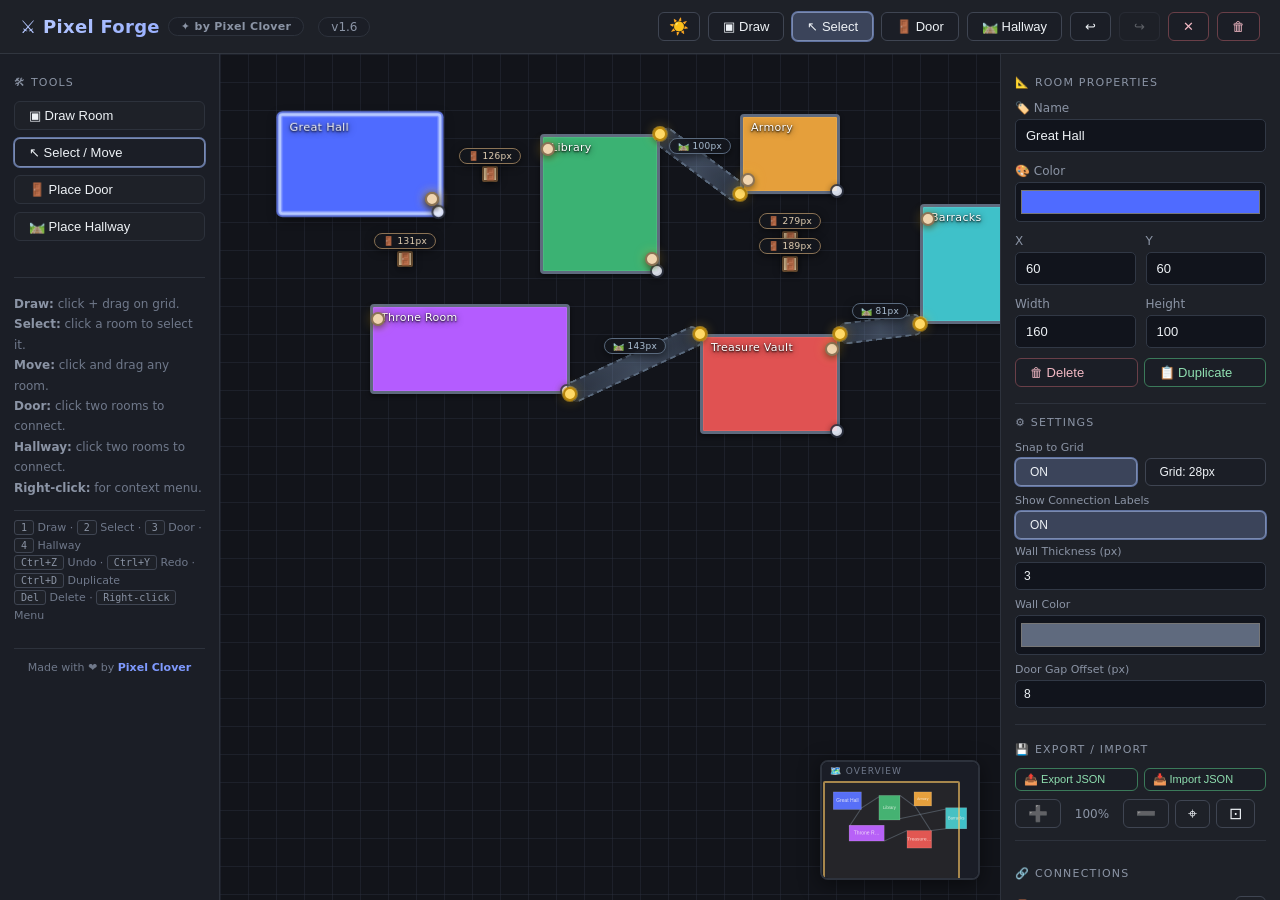
==== pixel-forge-page.html @ 02b22204 "add design page html file" ====
<!DOCTYPE html>
<html lang="en">
<head>
    <meta charset="UTF-8">
    <meta name="viewport" content="width=device-width, initial-scale=1.0">
    <title>Pixel Forge · Dungeon Designer</title>
    <style>
        /* ===== CSS Variables for Theming ===== */
        :root {
            --bg-primary: #17191d;
            --bg-secondary: #1e2128;
            --bg-panel: #1b1e26;
            --bg-workspace: #12141a;
            --bg-input: #11141c;
            --bg-tooltip: #1e2128;
            --bg-context: #1e2128;
            --bg-minimap: rgba(15, 18, 25, 0.85);
            --bg-toast: #2a3140;
            --border-primary: #31363f;
            --border-secondary: #2d323c;
            --border-input: #313845;
            --border-tool: #3f4552;
            --border-active: #7b8bb0;
            --text-primary: #eef2f6;
            --text-secondary: #8b94a5;
            --text-muted: #6f788a;
            --text-dark: #434b5c;
            --shadow-light: rgba(255, 255, 255, 0.08);
            --shadow-dark: rgba(0, 0, 0, 0.5);
            --color-accent: #7f9aff;
            --color-success: #3b7a5a;
            --color-danger: #6a3f48;
            --grid-line: rgba(45, 51, 65, 0.4);
            --wall-color: #5f6a7e;
            --transition-speed: 0.3s;
            --pixel-clover: #7f9aff;
        }

        [data-theme="light"] {
            --bg-primary: #f0f2f5;
            --bg-secondary: #e4e7ed;
            --bg-panel: #dce0e8;
            --bg-workspace: #e8ecf2;
            --bg-input: #f5f7fa;
            --bg-tooltip: #ffffff;
            --bg-context: #ffffff;
            --bg-minimap: rgba(240, 242, 245, 0.9);
            --bg-toast: #e4e7ed;
            --border-primary: #c5cbd8;
            --border-secondary: #b8bfce;
            --border-input: #c5cbd8;
            --border-tool: #b8bfce;
            --border-active: #6a7da8;
            --text-primary: #1a1d24;
            --text-secondary: #4a5266;
            --text-muted: #6f788a;
            --text-dark: #8a94a8;
            --shadow-light: rgba(0, 0, 0, 0.05);
            --shadow-dark: rgba(0, 0, 0, 0.15);
            --color-accent: #5a6d98;
            --color-success: #3b7a5a;
            --color-danger: #8a4f58;
            --grid-line: rgba(160, 170, 190, 0.4);
            --wall-color: #8a94a8;
            --pixel-clover: #5a6d98;
        }

        * {
            box-sizing: border-box;
        }
        body {
            margin: 0;
            height: 100vh;
            overflow: hidden;
            font-family: 'Segoe UI', Roboto, system-ui, sans-serif;
            background: var(--bg-primary);
            color: var(--text-primary);
            transition: background var(--transition-speed), color var(--transition-speed);
        }

        .app {
            display: grid;
            grid-template-columns: 220px 1fr 280px;
            grid-template-rows: 54px 1fr;
            height: 100vh;
        }

        header {
            grid-column: 1 / 4;
            display: flex;
            align-items: center;
            gap: 14px;
            padding: 0 20px;
            background: var(--bg-secondary);
            border-bottom: 1px solid var(--border-primary);
            flex-wrap: wrap;
            transition: background var(--transition-speed), border-color var(--transition-speed);
        }

        header h1 {
            margin: 0;
            font-size: 18px;
            font-weight: 600;
            letter-spacing: 0.3px;
            background: linear-gradient(135deg, #b7c9ff, #7f9aff);
            -webkit-background-clip: text;
            -webkit-text-fill-color: transparent;
            display: flex;
            align-items: center;
            gap: 8px;
        }

        header .brand {
            font-size: 11px;
            background: var(--bg-panel);
            padding: 2px 12px;
            border-radius: 20px;
            border: 1px solid var(--border-secondary);
            color: var(--text-secondary);
            -webkit-text-fill-color: var(--text-secondary);
            background: var(--bg-panel);
            transition: background var(--transition-speed), color var(--transition-speed), border-color var(--transition-speed);
        }

        header .version {
            color: var(--text-secondary);
            font-size: 12px;
            background: var(--bg-panel);
            padding: 2px 12px;
            border-radius: 20px;
            border: 1px solid var(--border-secondary);
            transition: background var(--transition-speed), color var(--transition-speed), border-color var(--transition-speed);
        }

        .header-actions {
            display: flex;
            gap: 8px;
            margin-left: auto;
            flex-wrap: wrap;
        }

        button {
            border: 1px solid var(--border-tool);
            background: var(--bg-panel);
            color: var(--text-primary);
            border-radius: 6px;
            padding: 6px 14px;
            font-size: 13px;
            cursor: pointer;
            transition: background 0.15s, border-color 0.15s, box-shadow 0.15s, color 0.15s;
            display: inline-flex;
            align-items: center;
            gap: 6px;
        }

        button:hover {
            background: var(--bg-secondary);
            border-color: var(--border-active);
        }

        button.active {
            background: #3b445a;
            border-color: var(--border-active);
            box-shadow: 0 0 0 1px #5f72a0;
        }
        [data-theme="light"] button.active {
            background: #d0d8e8;
            border-color: var(--border-active);
        }

        button.danger {
            border-color: var(--color-danger);
            color: #f2b9c4;
        }
        button.danger:hover {
            background: #442a31;
            border-color: #ac5d6c;
        }
        [data-theme="light"] button.danger:hover {
            background: #e8d0d4;
            border-color: #ac5d6c;
        }

        button.success {
            border-color: var(--color-success);
            color: #8fdfb0;
        }
        button.success:hover {
            background: #1e3d2e;
            border-color: #5aaa7a;
        }
        [data-theme="light"] button.success:hover {
            background: #d0e8d8;
            border-color: #5aaa7a;
        }

        .theme-toggle {
            font-size: 16px;
            padding: 4px 10px;
            background: var(--bg-panel);
            border-color: var(--border-tool);
            transition: background var(--transition-speed), border-color var(--transition-speed);
        }
        .theme-toggle:hover {
            background: var(--bg-secondary);
        }

        .left,
        .right {
            background: var(--bg-panel);
            padding: 16px 14px;
            overflow-y: auto;
            transition: background var(--transition-speed);
        }

        .left {
            border-right: 1px solid var(--border-secondary);
        }

        .right {
            border-left: 1px solid var(--border-secondary);
            background: var(--bg-secondary);
        }

        .panel-title {
            color: var(--text-secondary);
            font-size: 11px;
            text-transform: uppercase;
            letter-spacing: 1.2px;
            margin: 6px 0 12px;
            font-weight: 500;
            transition: color var(--transition-speed);
        }

        .tool {
            width: 100%;
            margin-bottom: 8px;
            text-align: left;
            background: var(--bg-secondary);
            border-color: var(--border-secondary);
        }
        .tool.active {
            border-color: var(--border-active);
            background: var(--bg-panel);
        }
        [data-theme="light"] .tool.active {
            background: #d0d8e8;
        }

        .help {
            margin-top: 28px;
            color: var(--text-muted);
            font-size: 12px;
            line-height: 1.7;
            border-top: 1px solid var(--border-secondary);
            padding-top: 16px;
            transition: color var(--transition-speed), border-color var(--transition-speed);
        }
        .help b {
            color: var(--text-secondary);
            transition: color var(--transition-speed);
        }
        .help kbd {
            background: var(--bg-secondary);
            padding: 1px 8px;
            border-radius: 4px;
            font-size: 11px;
            color: var(--text-secondary);
            border: 1px solid var(--border-tool);
            transition: background var(--transition-speed), color var(--transition-speed), border-color var(--transition-speed);
        }

        .brand-footer {
            margin-top: 16px;
            padding-top: 12px;
            border-top: 1px solid var(--border-secondary);
            text-align: center;
            font-size: 11px;
            color: var(--text-muted);
            transition: color var(--transition-speed), border-color var(--transition-speed);
        }
        .brand-footer .clover {
            color: var(--pixel-clover);
            font-weight: 600;
            transition: color var(--transition-speed);
        }

        #workspace {
            position: relative;
            overflow: hidden;
            background-color: var(--bg-workspace);
            cursor: grab;
            touch-action: none;
            transition: background var(--transition-speed);
        }

        #workspace:active {
            cursor: grabbing;
        }

        #workspace .grid-layer {
            position: absolute;
            top: 0;
            left: 0;
            width: 100%;
            height: 100%;
            background-image:
                linear-gradient(var(--grid-line) 1px, transparent 1px),
                linear-gradient(90deg, var(--grid-line) 1px, transparent 1px);
            background-size: 28px 28px;
            pointer-events: none;
            transition: background-image var(--transition-speed);
        }

        #workspace .content-layer {
            position: absolute;
            top: 0;
            left: 0;
            width: 100%;
            height: 100%;
            transform-origin: 0 0;
            pointer-events: auto;
        }

        .room {
            position: absolute;
            min-width: 12px;
            min-height: 12px;
            border-style: solid;
            border-radius: 4px;
            cursor: grab;
            user-select: none;
            box-shadow:
                inset 0 0 0 1px var(--shadow-light),
                0 2px 4px var(--shadow-dark);
            transition: border-color 0.1s, box-shadow 0.1s, border-width 0.1s, transform 0.15s;
            will-change: transform;
            z-index: 2;
        }

        .room:hover {
            transform: scale(1.02);
            z-index: 11;
            box-shadow:
                0 0 20px rgba(255, 200, 100, 0.2),
                inset 0 0 0 1px rgba(255, 255, 255, 0.2),
                0 4px 15px var(--shadow-dark);
        }

        .room.selected {
            border-color: #b6c8ff !important;
            box-shadow:
                0 0 0 2px #5d72d9,
                inset 0 0 0 1px rgba(255, 255, 255, 0.3),
                0 4px 10px var(--shadow-dark);
            z-index: 10;
            transform: scale(1.02);
        }

        .room .handle {
            position: absolute;
            width: 14px;
            height: 14px;
            right: -7px;
            bottom: -7px;
            background: #eef3ff;
            border: 2px solid #2b3140;
            border-radius: 50%;
            cursor: nwse-resize;
            box-shadow: 0 1px 6px var(--shadow-dark);
            opacity: 0.85;
            transition: transform 0.1s;
            z-index: 15;
        }
        .room .handle:hover {
            transform: scale(1.15);
            background: #ffffff;
        }

        .room .label {
            position: absolute;
            top: 4px;
            left: 8px;
            color: white;
            font-size: 11px;
            font-weight: 500;
            text-shadow: 0 1px 6px #000000cc, 0 1px 2px #000000;
            pointer-events: none;
            letter-spacing: 0.3px;
            white-space: nowrap;
            z-index: 3;
        }

        /* ===== DOOR ===== */
        .door {
            position: absolute;
            background: #d4b68a;
            border: 2px solid #6b4f32;
            border-radius: 2px;
            width: 16px;
            height: 16px;
            transform: translate(-50%, -50%);
            box-shadow: 0 0 8px var(--shadow-dark), inset 0 0 4px #f0d5b0;
            z-index: 5;
            pointer-events: none;
            transition: 0.1s;
        }
        .door::after {
            content: "🚪";
            font-size: 12px;
            position: absolute;
            top: 50%;
            left: 50%;
            transform: translate(-50%, -50%);
            filter: drop-shadow(0 1px 3px #00000099);
        }
        .door.highlight {
            box-shadow: 0 0 0 3px #ffd966, 0 0 16px #ffb347;
            border-color: #f5b042;
            z-index: 12;
        }

        /* ===== HALLWAY ===== */
        .hallway {
            position: absolute;
            background: rgba(106, 122, 142, 0.25);
            border: 2px dashed #5a6a7e;
            border-radius: 6px;
            z-index: 4;
            pointer-events: none;
            box-shadow: inset 0 0 20px rgba(100, 140, 200, 0.15);
            min-width: 8px;
            min-height: 8px;
            transition: opacity 0.2s, border-color 0.2s;
        }
        .hallway::after {
            content: "";
            position: absolute;
            top: 0;
            left: 0;
            right: 0;
            bottom: 0;
            background: linear-gradient(90deg, transparent, rgba(180, 210, 255, 0.15), transparent);
            border-radius: 4px;
            animation: shimmer 3s ease-in-out infinite;
        }
        @keyframes shimmer {
            0%,
            100% {
                opacity: 0.3;
            }
            50% {
                opacity: 1;
            }
        }
        .hallway.highlight {
            border-color: #ffd966;
            box-shadow: 0 0 30px rgba(255, 180, 50, 0.3), inset 0 0 30px rgba(255, 180, 50, 0.1);
        }

        /* ===== ANCHORS - Always on top ===== */
        .anchor {
            position: absolute;
            width: 14px;
            height: 14px;
            border-radius: 50%;
            cursor: grab;
            z-index: 20 !important; /* Force anchors to always be on top */
            box-shadow: 0 0 12px rgba(255, 200, 50, 0.4), 0 2px 6px var(--shadow-dark);
            transition: transform 0.15s, box-shadow 0.15s;
            transform: translate(-50%, -50%);
            pointer-events: auto;
        }
        .anchor:hover {
            transform: translate(-50%, -50%) scale(1.25);
            box-shadow: 0 0 20px rgba(255, 200, 50, 0.7);
        }
        .anchor.dragging {
            transform: translate(-50%, -50%) scale(1.4);
            box-shadow: 0 0 30px rgba(255, 200, 50, 0.9);
            cursor: grabbing;
            z-index: 30 !important;
        }
        .anchor-door {
            background: #f0d5b0;
            border: 2px solid #8b7355;
        }
        .anchor-door:hover {
            background: #ffe8c8;
        }
        .anchor-hallway {
            background: #ffd966;
            border: 2px solid #b8860b;
        }
        .anchor-hallway:hover {
            background: #ffe08a;
        }

        .wall-cut {
            position: absolute;
            background: rgba(255, 200, 50, 0.15);
            border: 2px solid rgba(255, 200, 50, 0.4);
            border-radius: 3px;
            z-index: 3;
            pointer-events: none;
            animation: wallPulse 2s ease-in-out infinite;
        }
        @keyframes wallPulse {
            0%,
            100% {
                opacity: 0.3;
            }
            50% {
                opacity: 0.8;
            }
        }

        .connection-label {
            position: absolute;
            font-size: 9px;
            color: #aab4c8;
            background: rgba(20, 23, 30, 0.85);
            padding: 2px 8px;
            border-radius: 10px;
            border: 1px solid var(--border-tool);
            pointer-events: none;
            z-index: 6;
            white-space: nowrap;
            font-weight: 400;
            letter-spacing: 0.3px;
            backdrop-filter: blur(4px);
            transform: translate(-50%, -50%);
            box-shadow: 0 2px 8px var(--shadow-dark);
            transition: background var(--transition-speed), border-color var(--transition-speed);
        }
        [data-theme="light"] .connection-label {
            background: rgba(240, 242, 245, 0.9);
            color: #4a5266;
        }
        .connection-label.door-label {
            border-color: #8b7355;
            color: #e8d5b8;
        }
        [data-theme="light"] .connection-label.door-label {
            color: #8b7355;
        }
        .connection-label.hallway-label {
            border-color: #5a6a7e;
            color: #b0c4d8;
        }
        [data-theme="light"] .connection-label.hallway-label {
            color: #5a6a7e;
        }

        .room-tooltip {
            position: fixed;
            background: var(--bg-tooltip);
            border: 1px solid var(--border-tool);
            border-radius: 8px;
            padding: 10px 14px;
            pointer-events: none;
            z-index: 1000;
            display: none;
            min-width: 140px;
            box-shadow: 0 8px 30px var(--shadow-dark);
            backdrop-filter: blur(8px);
            transition: background var(--transition-speed), border-color var(--transition-speed);
        }
        .room-tooltip .name {
            font-weight: 600;
            font-size: 13px;
            color: var(--text-primary);
            margin-bottom: 4px;
            transition: color var(--transition-speed);
        }
        .room-tooltip .details {
            font-size: 11px;
            color: var(--text-secondary);
            line-height: 1.5;
            transition: color var(--transition-speed);
        }
        .room-tooltip .color-swatch {
            display: inline-block;
            width: 12px;
            height: 12px;
            border-radius: 3px;
            margin-right: 6px;
            vertical-align: middle;
            border: 1px solid var(--border-tool);
        }

        .context-menu {
            position: fixed;
            background: var(--bg-context);
            border: 1px solid var(--border-tool);
            border-radius: 8px;
            padding: 6px 0;
            min-width: 180px;
            z-index: 2000;
            box-shadow: 0 8px 40px var(--shadow-dark);
            display: none;
            backdrop-filter: blur(12px);
            transition: background var(--transition-speed), border-color var(--transition-speed);
        }
        .context-menu .menu-item {
            padding: 8px 16px;
            font-size: 13px;
            cursor: pointer;
            display: flex;
            align-items: center;
            gap: 10px;
            color: var(--text-primary);
            transition: background 0.1s, color var(--transition-speed);
            border: none;
            background: transparent;
            width: 100%;
            text-align: left;
        }
        .context-menu .menu-item:hover {
            background: var(--bg-secondary);
        }
        .context-menu .menu-item.danger {
            color: #f2b9c4;
        }
        .context-menu .menu-item.danger:hover {
            background: #3a242b;
        }
        [data-theme="light"] .context-menu .menu-item.danger:hover {
            background: #e8d0d4;
        }
        .context-menu .menu-divider {
            height: 1px;
            background: var(--border-secondary);
            margin: 4px 12px;
            transition: background var(--transition-speed);
        }
        .context-menu .menu-item .shortcut {
            margin-left: auto;
            font-size: 11px;
            color: var(--text-muted);
            transition: color var(--transition-speed);
        }

        .mini-map {
            position: absolute;
            bottom: 20px;
            right: 20px;
            width: 160px;
            height: 120px;
            background: var(--bg-minimap);
            border: 2px solid var(--border-secondary);
            border-radius: 8px;
            z-index: 100;
            backdrop-filter: blur(6px);
            box-shadow: 0 4px 20px var(--shadow-dark);
            overflow: hidden;
            cursor: pointer;
            transition: opacity 0.3s, transform 0.3s, background var(--transition-speed), border-color var(--transition-speed);
        }
        .mini-map:hover {
            transform: scale(1.05);
            border-color: var(--border-active);
        }
        .mini-map canvas {
            width: 100%;
            height: 100%;
            display: block;
        }
        .mini-map .mini-label {
            position: absolute;
            top: 4px;
            left: 8px;
            font-size: 9px;
            color: var(--text-muted);
            text-transform: uppercase;
            letter-spacing: 1px;
            pointer-events: none;
            transition: color var(--transition-speed);
        }
        .mini-map .mini-viewport {
            position: absolute;
            border: 2px solid rgba(255, 200, 100, 0.6);
            border-radius: 2px;
            pointer-events: none;
            background: rgba(255, 200, 100, 0.05);
        }

        label {
            display: block;
            color: var(--text-secondary);
            font-size: 12px;
            margin-top: 12px;
            margin-bottom: 4px;
            font-weight: 500;
            transition: color var(--transition-speed);
        }

        input[type="number"],
        input[type="text"] {
            width: 100%;
            padding: 8px 10px;
            background: var(--bg-input);
            border: 1px solid var(--border-input);
            color: var(--text-primary);
            border-radius: 5px;
            font-size: 13px;
            transition: border 0.15s, background var(--transition-speed), color var(--transition-speed), border-color var(
                    --transition-speed);
        }

        input[type="number"]:focus,
        input[type="text"]:focus {
            border-color: var(--color-accent);
            outline: none;
            background: var(--bg-workspace);
        }

        input[type="color"] {
            width: 100%;
            height: 40px;
            padding: 3px;
            background: var(--bg-input);
            border: 1px solid var(--border-input);
            border-radius: 5px;
            cursor: pointer;
            transition: background var(--transition-speed), border-color var(--transition-speed);
        }

        .row {
            display: grid;
            grid-template-columns: 1fr 1fr;
            gap: 10px;
        }

        #emptyMessage {
            position: absolute;
            left: 50%;
            top: 50%;
            transform: translate(-50%, -50%);
            color: var(--text-dark);
            pointer-events: none;
            text-align: center;
            font-size: 15px;
            line-height: 1.8;
            transition: color var(--transition-speed);
        }
        #emptyMessage small {
            font-size: 13px;
            opacity: 0.7;
            display: block;
        }

        ::-webkit-scrollbar {
            width: 6px;
        }
        ::-webkit-scrollbar-track {
            background: var(--bg-panel);
            transition: background var(--transition-speed);
        }
        ::-webkit-scrollbar-thumb {
            background: var(--border-tool);
            border-radius: 12px;
            transition: background var(--transition-speed);
        }

        .selection-info {
            color: var(--text-secondary);
            font-size: 13px;
            margin-bottom: 14px;
            padding: 6px 0;
            transition: color var(--transition-speed);
        }

        .settings-group {
            margin-top: 16px;
            border-top: 1px solid var(--border-secondary);
            padding-top: 12px;
            transition: border-color var(--transition-speed);
        }
        .settings-group label {
            font-size: 11px;
            color: var(--text-secondary);
            margin-top: 6px;
            transition: color var(--transition-speed);
        }
        .settings-group input[type="number"] {
            font-size: 12px;
            padding: 6px 8px;
        }

        .shortcuts-hint {
            font-size: 11px;
            color: var(--text-muted);
            padding: 8px 0;
            border-top: 1px solid var(--border-secondary);
            margin-top: 12px;
            line-height: 1.6;
            transition: color var(--transition-speed), border-color var(--transition-speed);
        }
        .shortcuts-hint kbd {
            background: var(--bg-secondary);
            padding: 1px 6px;
            border-radius: 3px;
            font-size: 10px;
            color: var(--text-secondary);
            border: 1px solid var(--border-tool);
            transition: background var(--transition-speed), color var(--transition-speed), border-color var(--transition-speed);
        }

        .connection-list {
            margin-top: 12px;
            border-top: 1px solid var(--border-secondary);
            padding-top: 10px;
            transition: border-color var(--transition-speed);
        }
        .connection-item {
            font-size: 12px;
            color: var(--text-secondary);
            padding: 4px 0;
            display: flex;
            justify-content: space-between;
            align-items: center;
            border-bottom: 1px solid var(--border-secondary);
            transition: color var(--transition-speed), border-color var(--transition-speed);
        }
        .connection-item button {
            padding: 2px 10px;
            font-size: 11px;
            background: var(--bg-secondary);
            border-color: var(--border-tool);
        }
        .connection-item button:hover {
            background: var(--bg-panel);
        }
        .connection-type {
            font-size: 10px;
            background: var(--bg-secondary);
            padding: 1px 8px;
            border-radius: 10px;
            margin-left: 6px;
            color: var(--text-muted);
            transition: background var(--transition-speed), color var(--transition-speed);
        }

        .camera-controls {
            display: flex;
            gap: 6px;
            margin-top: 8px;
            align-items: center;
        }
        .camera-controls button {
            padding: 4px 12px;
            font-size: 16px;
            background: var(--bg-secondary);
            border-color: var(--border-tool);
        }
        .camera-controls button:hover {
            background: var(--bg-panel);
        }
        .camera-controls span {
            color: var(--text-secondary);
            font-size: 12px;
            min-width: 50px;
            text-align: center;
            transition: color var(--transition-speed);
        }

        .export-import-buttons {
            display: flex;
            gap: 6px;
            margin-top: 8px;
            flex-wrap: wrap;
        }
        .export-import-buttons button {
            flex: 1;
            font-size: 11px;
            padding: 4px 8px;
            min-width: 60px;
        }

        .toast {
            position: fixed;
            bottom: 30px;
            left: 50%;
            transform: translateX(-50%);
            background: var(--bg-toast);
            padding: 10px 24px;
            border-radius: 8px;
            border: 1px solid var(--border-tool);
            color: var(--text-primary);
            font-size: 13px;
            z-index: 1000;
            opacity: 0;
            transition: opacity 0.3s, background var(--transition-speed), border-color var(--transition-speed), color var(
                    --transition-speed);
            pointer-events: none;
        }
        .toast.show {
            opacity: 1;
        }

        .selection-box {
            position: absolute;
            border: 2px solid #5d72d9;
            background: rgba(93, 114, 217, 0.1);
            pointer-events: none;
            z-index: 50;
            display: none;
        }

        @media (max-width: 900px) {
            .app {
                grid-template-columns: 1fr;
                grid-template-rows: 54px 1fr 250px;
            }
            .left {
                display: none;
            }
            .right {
                border-left: none;
                border-top: 1px solid var(--border-secondary);
                max-height: 250px;
            }
            header h1 {
                font-size: 14px;
            }
            .header-actions button {
                font-size: 11px;
                padding: 4px 10px;
            }
        }
    </style>
</head>
<body>
    <div class="app">

        <header>
            <h1>
                ⚔️ Pixel Forge
                <span class="brand">✦ by Pixel Clover</span>
            </h1>
            <span class="version">v1.6</span>
            <div class="header-actions">
                <button id="themeToggle" class="theme-toggle" title="Toggle Theme">🌓</button>
                <button id="drawTool" class="active">▣ Draw</button>
                <button id="selectTool">↖ Select</button>
                <button id="doorTool">🚪 Door</button>
                <button id="hallwayTool">🛤️ Hallway</button>
                <button id="undoBtn" title="Undo (Ctrl+Z)">↩</button>
                <button id="redoBtn" title="Redo (Ctrl+Y)">↪</button>
                <button id="deleteButton" class="danger">✕</button>
                <button id="clearButton" class="danger">🗑</button>
            </div>
        </header>

        <aside class="left">
            <div class="panel-title">🛠 Tools</div>
            <button class="tool active" id="drawToolSide">▣ Draw Room</button>
            <button class="tool" id="selectToolSide">↖ Select / Move</button>
            <button class="tool" id="doorToolSide">🚪 Place Door</button>
            <button class="tool" id="hallwayToolSide">🛤️ Place Hallway</button>

            <div class="help">
                <b>Draw:</b> click + drag on grid.<br>
                <b>Select:</b> click a room to select it.<br>
                <b>Move:</b> click and drag any room.<br>
                <b>Door:</b> click two rooms to connect.<br>
                <b>Hallway:</b> click two rooms to connect.<br>
                <b>Right-click:</b> for context menu.
            </div>

            <div class="shortcuts-hint">
                <kbd>1</kbd> Draw · <kbd>2</kbd> Select · <kbd>3</kbd> Door · <kbd>4</kbd> Hallway<br>
                <kbd>Ctrl+Z</kbd> Undo · <kbd>Ctrl+Y</kbd> Redo · <kbd>Ctrl+D</kbd> Duplicate<br>
                <kbd>Del</kbd> Delete · <kbd>Right-click</kbd> Menu
            </div>

            <div class="brand-footer">
                Made with ❤️ by <span class="clover">Pixel Clover</span>
            </div>
        </aside>

        <main id="workspace">
            <div class="grid-layer"></div>
            <div class="content-layer" id="contentLayer">
                <div id="emptyMessage">
                    🏚️ no rooms yet<br>
                    <small>drag on the grid to create</small>
                </div>
            </div>

            <div class="mini-map" id="miniMap">
                <div class="mini-label">🗺️ Overview</div>
                <canvas id="miniMapCanvas"></canvas>
                <div class="mini-viewport" id="miniViewport"></div>
            </div>

            <div class="room-tooltip" id="roomTooltip">
                <div class="name" id="tooltipName">Room Name</div>
                <div class="details" id="tooltipDetails">Size: 100×80</div>
            </div>

            <div class="context-menu" id="contextMenu">
                <button class="menu-item" data-action="select">↖ Select</button>
                <button class="menu-item" data-action="duplicate">📋 Duplicate</button>
                <button class="menu-item" data-action="rename">✏️ Rename</button>
                <div class="menu-divider"></div>
                <button class="menu-item" data-action="color">🎨 Change Color</button>
                <div class="menu-divider"></div>
                <button class="menu-item danger" data-action="delete">🗑 Delete</button>
            </div>
        </main>

        <aside class="right">
            <div class="panel-title">📐 Room Properties</div>
            <div id="noSelection" class="selection-info">⬜ no room selected</div>

            <div id="properties" style="display:none;">
                <label>🏷️ Name</label>
                <input id="roomName" type="text" placeholder="e.g. Hallway">

                <label>🎨 Color</label>
                <input id="roomColor" type="color">

                <div class="row">
                    <div>
                        <label>X</label>
                        <input id="roomX" type="number" step="1">
                    </div>
                    <div>
                        <label>Y</label>
                        <input id="roomY" type="number" step="1">
                    </div>
                </div>

                <div class="row">
                    <div>
                        <label>Width</label>
                        <input id="roomWidth" type="number" min="12" step="1">
                    </div>
                    <div>
                        <label>Height</label>
                        <input id="roomHeight" type="number" min="12" step="1">
                    </div>
                </div>

                <div style="display:flex; gap:6px; margin-top:10px;">
                    <button id="deleteProperty" class="danger" style="flex:1;">🗑 Delete</button>
                    <button id="duplicateProperty" class="success" style="flex:1;">📋 Duplicate</button>
                </div>
            </div>

            <div class="settings-group">
                <div class="panel-title" style="margin-top: 0;">⚙️ Settings</div>

                <label>Snap to Grid</label>
                <div style="display:flex; gap:8px; margin-bottom:6px;">
                    <button id="snapToggle" class="active" style="flex:1; font-size:12px;">ON</button>
                    <button id="gridSizeBtn" style="flex:1; font-size:12px;">Grid: 28px</button>
                </div>

                <label style="margin-top:8px;">Show Connection Labels</label>
                <div style="display:flex; gap:8px; margin-bottom:6px;">
                    <button id="labelsToggle" class="active" style="flex:1; font-size:12px;">ON</button>
                </div>

                <label>Wall Thickness (px)</label>
                <input type="number" id="wallThicknessInput" value="3" min="1" max="12" step="1">

                <label style="margin-top:8px;">Wall Color</label>
                <input type="color" id="wallColorInput" value="#5f6a7e">

                <label style="margin-top:8px;">Door Gap Offset (px)</label>
                <input type="number" id="doorOffsetInput" value="8" min="0" max="30" step="1">
            </div>

            <div class="settings-group">
                <div class="panel-title">💾 Export / Import</div>
                <div class="export-import-buttons">
                    <button id="exportBtn" class="success">📤 Export JSON</button>
                    <button id="importBtn" class="success">📥 Import JSON</button>
                </div>
                <input type="file" id="fileInput" accept=".json" style="display:none;">
            </div>

            <div class="camera-controls">
                <button id="zoomInBtn" title="Zoom In">➕</button>
                <span id="zoomLevel">100%</span>
                <button id="zoomOutBtn" title="Zoom Out">➖</button>
                <button id="resetViewBtn" title="Reset View">⌖</button>
                <button id="fitViewBtn" title="Fit to View">⊡</button>
            </div>

            <div class="connection-list" id="connectionListContainer">
                <div class="panel-title" style="margin-top: 16px;">🔗 Connections</div>
                <div id="connectionList">
                    <div style="color:var(--text-muted); font-size:12px; padding:6px 0;">no connections yet</div>
                </div>
            </div>
        </aside>

    </div>

    <div class="toast" id="toast"></div>

    <script>
        (function() {
            // ============================================================
            // THEME TOGGLE
            // ============================================================
            const themeToggle = document.getElementById('themeToggle');
            let currentTheme = localStorage.getItem('pixel-forge-theme') || 'dark';

            function setTheme(theme) {
                document.documentElement.setAttribute('data-theme', theme);
                currentTheme = theme;
                localStorage.setItem('pixel-forge-theme', theme);
                themeToggle.textContent = theme === 'dark' ? '☀️' : '🌙';
                setTimeout(updateMiniMap, 100);
            }

            setTheme(currentTheme);

            themeToggle.addEventListener('click', () => {
                setTheme(currentTheme === 'dark' ? 'light' : 'dark');
            });

            // ============================================================
            // DOM REFS
            // ============================================================
            const workspace = document.getElementById("workspace");
            const contentLayer = document.getElementById("contentLayer");
            const toast = document.getElementById("toast");
            const roomTooltip = document.getElementById("roomTooltip");
            const tooltipName = document.getElementById("tooltipName");
            const tooltipDetails = document.getElementById("tooltipDetails");
            const contextMenu = document.getElementById("contextMenu");
            const miniMapCanvas = document.getElementById("miniMapCanvas");
            const miniViewport = document.getElementById("miniViewport");

            let toastTimeout = null;

            function showToast(message, duration = 2000) {
                toast.textContent = message;
                toast.classList.add("show");
                clearTimeout(toastTimeout);
                toastTimeout = setTimeout(() => toast.classList.remove("show"), duration);
            }

            // ============================================================
            // SETTINGS
            // ============================================================
            let showLabels = true;
            let snapEnabled = true;
            let gridSize = 28;
            let doorOffset = 8;
            let wallThickness = 3;
            let wallColor = "#5f6a7e";

            // ============================================================
            // UNDO / REDO
            // ============================================================
            const history = [];
            let historyIndex = -1;
            const MAX_HISTORY = 50;

            function saveState() {
                history.splice(historyIndex + 1);
                const state = serializeState();
                history.push(state);
                historyIndex = history.length - 1;
                if (history.length > MAX_HISTORY) {
                    history.shift();
                    historyIndex--;
                }
                updateUndoButtons();
                updateMiniMap();
            }

            function undo() {
                if (historyIndex > 0) {
                    historyIndex--;
                    restoreState(history[historyIndex]);
                    updateUndoButtons();
                    showToast("↩ Undo");
                    updateMiniMap();
                }
            }

            function redo() {
                if (historyIndex < history.length - 1) {
                    historyIndex++;
                    restoreState(history[historyIndex]);
                    updateUndoButtons();
                    showToast("↪ Redo");
                    updateMiniMap();
                }
            }

            function updateUndoButtons() {
                document.getElementById("undoBtn").style.opacity = historyIndex > 0 ? "1" : "0.3";
                document.getElementById("redoBtn").style.opacity = historyIndex < history.length - 1 ? "1" : "0.3";
            }

            // ============================================================
            // SERIALIZATION
            // ============================================================
            function serializeState() {
                const roomData = rooms.map(r => ({
                    x: r.x,
                    y: r.y,
                    width: r.width,
                    height: r.height,
                    name: r.name,
                    color: r.color
                }));
                const doorData = doors.map(d => ({
                    roomA: rooms.indexOf(d.roomA),
                    roomB: rooms.indexOf(d.roomB),
                    anchorAPos: d.anchorAPos,
                    anchorBPos: d.anchorBPos
                }));
                const hallwayData = hallways.map(h => ({
                    roomA: rooms.indexOf(h.roomA),
                    roomB: rooms.indexOf(h.roomB),
                    anchorAPos: h.anchorAPos,
                    anchorBPos: h.anchorBPos
                }));
                return { rooms: roomData, doors: doorData, hallways: hallwayData };
            }

            function restoreState(state) {
                rooms.forEach(r => r.element.remove());
                rooms.length = 0;
                doors.forEach(d => { d.element.remove();
                    d.anchorA.remove();
                    d.anchorB.remove();
                    d.wallA.remove();
                    d.wallB.remove(); });
                doors.length = 0;
                hallways.forEach(h => { h.element.remove();
                    h.anchorA.remove();
                    h.anchorB.remove();
                    h.wallA.remove();
                    h.wallB.remove(); });
                hallways.length = 0;
                document.querySelectorAll('.connection-label').forEach(el => el.remove());

                const roomMap = [];
                state.rooms.forEach((rd, i) => {
                    const room = createRoom(rd.x, rd.y, rd.width, rd.height, rd.name, rd.color);
                    roomMap[i] = room;
                });

                state.doors.forEach(dd => {
                    const roomA = roomMap[dd.roomA];
                    const roomB = roomMap[dd.roomB];
                    if (roomA && roomB) {
                        const door = createDoorWithAnchors(roomA, roomB);
                        door.anchorAPos = dd.anchorAPos;
                        door.anchorBPos = dd.anchorBPos;
                        doors.push(door);
                        updateDoor(door);
                    }
                });

                state.hallways.forEach(hd => {
                    const roomA = roomMap[hd.roomA];
                    const roomB = roomMap[hd.roomB];
                    if (roomA && roomB) {
                        const hallway = createHallwayWithAnchors(roomA, roomB);
                        hallway.anchorAPos = hd.anchorAPos;
                        hallway.anchorBPos = hd.anchorBPos;
                        hallways.push(hallway);
                        updateHallway(hallway);
                    }
                });

                selectedRoom = null;
                updateProperties();
                updateEmptyMessage();
                updateAllConnections();
                renderConnectionList();
                highlightConnectionsForRoom(null);
                updateConnectionLabels();
                updateMiniMap();
            }

            // ============================================================
            // EXPORT / IMPORT
            // ============================================================
            function exportLevel() {
                const state = serializeState();
                const json = JSON.stringify(state, null, 2);
                const blob = new Blob([json], { type: 'application/json' });
                const url = URL.createObjectURL(blob);
                const a = document.createElement('a');
                a.href = url;
                a.download = 'pixel_forge_level.json';
                a.click();
                URL.revokeObjectURL(url);
                showToast("📤 Level exported!");
            }

            function importLevel(file) {
                const reader = new FileReader();
                reader.onload = (e) => {
                    try {
                        const state = JSON.parse(e.target.result);
                        if (state.rooms && state.doors !== undefined && state.hallways !== undefined) {
                            restoreState(state);
                            saveState();
                            showToast("📥 Level imported!");
                        } else {
                            showToast("❌ Invalid file format", 3000);
                        }
                    } catch (err) {
                        showToast("❌ Error importing file", 3000);
                    }
                };
                reader.readAsText(file);
            }

            // ============================================================
            // GRID SNAP
            // ============================================================
            function snapToGrid(val) {
                if (!snapEnabled) return val;
                return Math.round(val / gridSize) * gridSize;
            }

            // ============================================================
            // SETTINGS BINDING
            // ============================================================
            const doorOffsetInput = document.getElementById("doorOffsetInput");
            const wallThicknessInput = document.getElementById("wallThicknessInput");
            const wallColorInput = document.getElementById("wallColorInput");
            const snapToggle = document.getElementById("snapToggle");
            const gridSizeBtn = document.getElementById("gridSizeBtn");
            const labelsToggle = document.getElementById("labelsToggle");

            doorOffsetInput.addEventListener("input", () => {
                doorOffset = Math.max(0, parseFloat(doorOffsetInput.value) || 0);
                updateAllDoors();
                saveState();
            });

            wallThicknessInput.addEventListener("input", () => {
                wallThickness = Math.max(1, Math.min(12, parseFloat(wallThicknessInput.value) || 3));
                updateAllRooms();
                saveState();
            });

            wallColorInput.addEventListener("input", () => {
                wallColor = wallColorInput.value;
                updateAllRooms();
                saveState();
            });

            snapToggle.addEventListener("click", () => {
                snapEnabled = !snapEnabled;
                snapToggle.textContent = snapEnabled ? "ON" : "OFF";
                snapToggle.classList.toggle("active", snapEnabled);
                showToast(`Snap ${snapEnabled ? "ON" : "OFF"}`);
            });

            labelsToggle.addEventListener("click", () => {
                showLabels = !showLabels;
                labelsToggle.textContent = showLabels ? "ON" : "OFF";
                labelsToggle.classList.toggle("active", showLabels);
                updateConnectionLabels();
                showToast(`Labels ${showLabels ? "ON" : "OFF"}`);
            });

            let gridSizes = [20, 28, 40, 50];
            let gridIndex = 1;

            gridSizeBtn.addEventListener("click", () => {
                gridIndex = (gridIndex + 1) % gridSizes.length;
                gridSize = gridSizes[gridIndex];
                gridSizeBtn.textContent = `Grid: ${gridSize}px`;
                const gridLayer = workspace.querySelector(".grid-layer");
                gridLayer.style.backgroundImage = `
                        linear-gradient(var(--grid-line) 1px, transparent 1px),
                        linear-gradient(90deg, var(--grid-line) 1px, transparent 1px)
                    `;
                gridLayer.style.backgroundSize = `${gridSize}px ${gridSize}px`;
                showToast(`Grid: ${gridSize}px`);
                saveState();
            });

            // ============================================================
            // CAMERA
            // ============================================================
            let camera = { x: 0, y: 0, zoom: 1 };

            function updateCamera() {
                contentLayer.style.transform = `translate(${camera.x}px, ${camera.y}px) scale(${camera.zoom})`;
                document.getElementById("zoomLevel").textContent = Math.round(camera.zoom * 100) + "%";
                updateMiniMap();
            }

            // ============================================================
            // PAN
            // ============================================================
            let isPanning = false;
            let panStartX = 0,
                panStartY = 0;
            let panStartCamX = 0,
                panStartCamY = 0;

            // ============================================================
            // ROOM DATA
            // ============================================================
            const rooms = [];
            const doors = [];
            const hallways = [];
            let selectedRoom = null;
            let mode = "draw";
            let drawing = false;
            let startX = 0,
                startY = 0;
            let connectionFirstRoom = null;

            // ============================================================
            // HELPERS
            // ============================================================
            function getMousePosition(e) {
                const rect = workspace.getBoundingClientRect();
                const x = (e.clientX - rect.left - camera.x) / camera.zoom;
                const y = (e.clientY - rect.top - camera.y) / camera.zoom;
                return { x, y };
            }

            function getRoomCenter(room) {
                return { x: room.x + room.width / 2, y: room.y + room.height / 2 };
            }

            function getClosestEdgePoint(room, point, offset = 0) {
                const cx = room.x + room.width / 2;
                const cy = room.y + room.height / 2;
                const dx = point.x - cx;
                const dy = point.y - cy;

                const halfW = room.width / 2;
                const halfH = room.height / 2;

                let ex = cx + Math.max(-halfW, Math.min(halfW, dx));
                let ey = cy + Math.max(-halfH, Math.min(halfH, dy));

                const isInside = Math.abs(dx) < halfW && Math.abs(dy) < halfH;
                if (isInside) {
                    const distToEdge = Math.min(
                        halfW - Math.abs(dx),
                        halfH - Math.abs(dy)
                    );
                    if (distToEdge === halfW - Math.abs(dx)) {
                        ex = cx + (dx > 0 ? halfW - offset : -halfW + offset);
                    } else {
                        ey = cy + (dy > 0 ? halfH - offset : -halfH + offset);
                    }
                } else {
                    const clampedX = Math.max(-halfW + offset, Math.min(halfW - offset, dx));
                    const clampedY = Math.max(-halfH + offset, Math.min(halfH - offset, dy));
                    const distRight = Math.abs(dx - halfW);
                    const distLeft = Math.abs(dx + halfW);
                    const distBottom = Math.abs(dy - halfH);
                    const distTop = Math.abs(dy + halfH);
                    const minDist = Math.min(distRight, distLeft, distBottom, distTop);

                    if (minDist === distRight) {
                        ex = cx + halfW - offset;
                        ey = cy + Math.max(-halfH + offset, Math.min(halfH - offset, dy));
                    } else if (minDist === distLeft) {
                        ex = cx - halfW + offset;
                        ey = cy + Math.max(-halfH + offset, Math.min(halfH - offset, dy));
                    } else if (minDist === distBottom) {
                        ex = cx + Math.max(-halfW + offset, Math.min(halfW - offset, dx));
                        ey = cy + halfH - offset;
                    } else {
                        ex = cx + Math.max(-halfW + offset, Math.min(halfW - offset, dx));
                        ey = cy - halfH + offset;
                    }
                }

                return { x: ex, y: ey };
            }

            function getAnchorWorldPos(room, normPos, offset = 0) {
                const cx = room.x + room.width / 2;
                const cy = room.y + room.height / 2;
                const halfW = room.width / 2;
                const halfH = room.height / 2;

                const onRight = Math.abs(normPos.x - 1) < 0.001;
                const onLeft = Math.abs(normPos.x - 0) < 0.001;
                const onBottom = Math.abs(normPos.y - 1) < 0.001;
                const onTop = Math.abs(normPos.y - 0) < 0.001;

                let x = cx + (normPos.x - 0.5) * 2 * halfW;
                let y = cy + (normPos.y - 0.5) * 2 * halfH;

                const clampedOffset = Math.min(offset, Math.min(halfW, halfH) * 0.8);

                if (onRight) {
                    x = cx + halfW - clampedOffset;
                    y = cy + (normPos.y - 0.5) * 2 * (halfH - clampedOffset);
                } else if (onLeft) {
                    x = cx - halfW + clampedOffset;
                    y = cy + (normPos.y - 0.5) * 2 * (halfH - clampedOffset);
                } else if (onBottom) {
                    x = cx + (normPos.x - 0.5) * 2 * (halfW - clampedOffset);
                    y = cy + halfH - clampedOffset;
                } else if (onTop) {
                    x = cx + (normPos.x - 0.5) * 2 * (halfW - clampedOffset);
                    y = cy - halfH + clampedOffset;
                } else {
                    const dx = normPos.x - 0.5;
                    const dy = normPos.y - 0.5;
                    const clampedX = Math.max(-1, Math.min(1, dx * 2));
                    const clampedY = Math.max(-1, Math.min(1, dy * 2));
                    x = cx + Math.max(-halfW + clampedOffset, Math.min(halfW - clampedOffset, clampedX * halfW));
                    y = cy + Math.max(-halfH + clampedOffset, Math.min(halfH - clampedOffset, clampedY * halfH));
                }

                return { x, y };
            }

            function normalizeEdgePoint(room, point) {
                const cx = room.x + room.width / 2;
                const cy = room.y + room.height / 2;
                const halfW = room.width / 2;
                const halfH = room.height / 2;

                const dx = point.x - cx;
                const dy = point.y - cy;

                let nx = 0.5,
                    ny = 0.5;
                const onRight = Math.abs(dx - halfW) < 2;
                const onLeft = Math.abs(dx + halfW) < 2;
                const onBottom = Math.abs(dy - halfH) < 2;
                const onTop = Math.abs(dy + halfH) < 2;

                if (onRight || onLeft) {
                    const t = (dy + halfH) / (2 * halfH);
                    nx = onRight ? 1 : 0;
                    ny = Math.max(0, Math.min(1, t));
                } else if (onBottom || onTop) {
                    const t = (dx + halfW) / (2 * halfW);
                    nx = Math.max(0, Math.min(1, t));
                    ny = onBottom ? 1 : 0;
                } else {
                    const distRight = Math.abs(dx - halfW);
                    const distLeft = Math.abs(dx + halfW);
                    const distBottom = Math.abs(dy - halfH);
                    const distTop = Math.abs(dy + halfH);
                    const minDist = Math.min(distRight, distLeft, distBottom, distTop);

                    if (minDist === distRight) { nx = 1;
                        ny = (dy + halfH) / (2 * halfH); } else if (minDist === distLeft) { nx = 0;
                        ny = (dy + halfH) / (2 * halfH); } else if (minDist === distBottom) { nx = (dx + halfW) / (2 *
                            halfW);
                        ny = 1; } else { nx = (dx + halfW) / (2 * halfW);
                        ny = 0; }
                    nx = Math.max(0, Math.min(1, nx));
                    ny = Math.max(0, Math.min(1, ny));
                }
                return { x: nx, y: ny };
            }

            // ============================================================
            // CONNECTION HIGHLIGHTING
            // ============================================================
            function highlightConnectionsForRoom(room) {
                document.querySelectorAll('.door.connected, .hallway.connected, .anchor.connected')
                    .forEach(el => el.classList.remove('connected', 'connection-highlight'));

                if (!room) return;

                const connectedDoors = doors.filter(d => d.roomA === room || d.roomB === room);
                const connectedHallways = hallways.filter(h => h.roomA === room || h.roomB === room);

                connectedDoors.forEach(d => {
                    d.element.classList.add('connected', 'connection-highlight');
                    d.anchorA.classList.add('connected');
                    d.anchorB.classList.add('connected');
                });

                connectedHallways.forEach(h => {
                    h.element.classList.add('connected', 'connection-highlight');
                    h.anchorA.classList.add('connected');
                    h.anchorB.classList.add('connected');
                });
            }

            // ============================================================
            // CONNECTION LABELS
            // ============================================================
            function updateConnectionLabels() {
                document.querySelectorAll('.connection-label').forEach(el => el.remove());

                if (!showLabels) return;

                doors.forEach(d => {
                    const posA = getAnchorWorldPos(d.roomA, d.anchorAPos, doorOffset);
                    const posB = getAnchorWorldPos(d.roomB, d.anchorBPos, doorOffset);
                    const midX = (posA.x + posB.x) / 2;
                    const midY = (posA.y + posB.y) / 2;
                    const dist = Math.round(Math.sqrt(
                        Math.pow(posB.x - posA.x, 2) + Math.pow(posB.y - posA.y, 2)
                    ));
                    const label = document.createElement('div');
                    label.className = 'connection-label door-label';
                    label.textContent = `🚪 ${dist}px`;
                    label.style.left = midX + 'px';
                    label.style.top = (midY - 18) + 'px';
                    contentLayer.appendChild(label);
                });

                hallways.forEach(h => {
                    const posA = getAnchorWorldPos(h.roomA, h.anchorAPos, 0);
                    const posB = getAnchorWorldPos(h.roomB, h.anchorBPos, 0);
                    const midX = (posA.x + posB.x) / 2;
                    const midY = (posA.y + posB.y) / 2;
                    const dist = Math.round(Math.sqrt(
                        Math.pow(posB.x - posA.x, 2) + Math.pow(posB.y - posA.y, 2)
                    ));
                    const label = document.createElement('div');
                    label.className = 'connection-label hallway-label';
                    label.textContent = `🛤️ ${dist}px`;
                    label.style.left = midX + 'px';
                    label.style.top = (midY - 18) + 'px';
                    contentLayer.appendChild(label);
                });
            }

            // ============================================================
            // DOOR
            // ============================================================
            function createDoorWithAnchors(roomA, roomB) {
                const centerA = getRoomCenter(roomA);
                const centerB = getRoomCenter(roomB);

                const edgeA = getClosestEdgePoint(roomA, centerB, doorOffset);
                const edgeB = getClosestEdgePoint(roomB, centerA, doorOffset);
                const normA = normalizeEdgePoint(roomA, edgeA);
                const normB = normalizeEdgePoint(roomB, edgeB);

                const el = document.createElement("div");
                el.className = "door";
                contentLayer.appendChild(el);

                const anchorA = document.createElement("div");
                anchorA.className = "anchor anchor-door";
                anchorA.dataset.side = "a";
                contentLayer.appendChild(anchorA);

                const anchorB = document.createElement("div");
                anchorB.className = "anchor anchor-door";
                anchorB.dataset.side = "b";
                contentLayer.appendChild(anchorB);

                const wallA = document.createElement("div");
                wallA.className = "wall-cut";
                contentLayer.appendChild(wallA);

                const wallB = document.createElement("div");
                wallB.className = "wall-cut";
                contentLayer.appendChild(wallB);

                const door = {
                    roomA,
                    roomB,
                    element: el,
                    anchorA,
                    anchorB,
                    wallA,
                    wallB,
                    anchorAPos: normA,
                    anchorBPos: normB
                };

                let draggingAnchor = null;

                function setupAnchorDrag(anchor, side) {
                    anchor.addEventListener("mousedown", (e) => {
                        e.stopPropagation();
                        e.preventDefault();
                        if (e.button !== 0) return;

                        draggingAnchor = { anchor, side, door };
                        anchor.classList.add("dragging");
                        document.addEventListener("mousemove", onAnchorDrag);
                        document.addEventListener("mouseup", onAnchorDragEnd);
                    });
                }

                function onAnchorDrag(e) {
                    if (!draggingAnchor) return;
                    const p = getMousePosition(e);
                    const room = draggingAnchor.side === 'a' ? door.roomA : door.roomB;

                    const edgePoint = getClosestEdgePoint(room, p, doorOffset);
                    const norm = normalizeEdgePoint(room, edgePoint);

                    if (draggingAnchor.side === 'a') {
                        door.anchorAPos = norm;
                    } else {
                        door.anchorBPos = norm;
                    }

                    updateDoor(door);
                    updateConnectionLabels();
                }

                function onAnchorDragEnd() {
                    if (draggingAnchor) {
                        draggingAnchor.anchor.classList.remove("dragging");
                        draggingAnchor = null;
                        document.removeEventListener("mousemove", onAnchorDrag);
                        document.removeEventListener("mouseup", onAnchorDragEnd);
                        saveState();
                    }
                }

                setupAnchorDrag(anchorA, 'a');
                setupAnchorDrag(anchorB, 'b');

                updateDoor(door);
                return door;
            }

            function updateDoor(door) {
                const posA = getAnchorWorldPos(door.roomA, door.anchorAPos, doorOffset);
                const posB = getAnchorWorldPos(door.roomB, door.anchorBPos, doorOffset);

                door.anchorA.style.left = posA.x + "px";
                door.anchorA.style.top = posA.y + "px";
                door.anchorB.style.left = posB.x + "px";
                door.anchorB.style.top = posB.y + "px";

                door.element.style.left = ((posA.x + posB.x) / 2) + "px";
                door.element.style.top = ((posA.y + posB.y) / 2) + "px";

                updateWallCut(door.wallA, door.roomA, posA);
                updateWallCut(door.wallB, door.roomB, posB);
            }

            function updateWallCut(wallEl, room, pos) {
                const cx = room.x + room.width / 2;
                const cy = room.y + room.height / 2;
                const halfW = room.width / 2;
                const halfH = room.height / 2;

                const dx = pos.x - cx;
                const dy = pos.y - cy;
                const onRight = Math.abs(dx - halfW) < 3;
                const onLeft = Math.abs(dx + halfW) < 3;
                const onBottom = Math.abs(dy - halfH) < 3;
                const onTop = Math.abs(dy + halfH) < 3;

                const size = 16;
                wallEl.style.width = size + "px";
                wallEl.style.height = size + "px";

                if (onRight || onLeft || onBottom || onTop) {
                    wallEl.style.left = (pos.x - size / 2) + "px";
                    wallEl.style.top = (pos.y - size / 2) + "px";
                    wallEl.style.display = "block";
                    wallEl.style.background = "rgba(255,200,50,0.15)";
                    wallEl.style.border = "2px solid rgba(255,200,50,0.5)";
                    wallEl.style.borderRadius = "50%";
                } else {
                    wallEl.style.display = "none";
                }
            }

            function addDoor(roomA, roomB) {
                if (roomA === roomB) return false;
                for (let d of doors) {
                    if ((d.roomA === roomA && d.roomB === roomB) || (d.roomA === roomB && d.roomB === roomA)) return false;
                }
                const door = createDoorWithAnchors(roomA, roomB);
                doors.push(door);
                renderConnectionList();
                updateConnectionLabels();
                saveState();
                return true;
            }

            function removeDoor(door) {
                door.element.remove();
                door.anchorA.remove();
                door.anchorB.remove();
                door.wallA.remove();
                door.wallB.remove();
                const idx = doors.indexOf(door);
                if (idx !== -1) doors.splice(idx, 1);
                renderConnectionList();
                updateConnectionLabels();
                saveState();
            }

            function updateAllDoors() {
                doors.forEach(d => updateDoor(d));
            }

            // ============================================================
            // HALLWAY
            // ============================================================
            function createHallwayWithAnchors(roomA, roomB) {
                const centerA = getRoomCenter(roomA);
                const centerB = getRoomCenter(roomB);
                const edgeA = getClosestEdgePoint(roomA, centerB, 0);
                const edgeB = getClosestEdgePoint(roomB, centerA, 0);
                const normA = normalizeEdgePoint(roomA, edgeA);
                const normB = normalizeEdgePoint(roomB, edgeB);

                const el = document.createElement("div");
                el.className = "hallway";
                contentLayer.appendChild(el);

                const anchorA = document.createElement("div");
                anchorA.className = "anchor anchor-hallway";
                anchorA.dataset.side = "a";
                contentLayer.appendChild(anchorA);

                const anchorB = document.createElement("div");
                anchorB.className = "anchor anchor-hallway";
                anchorB.dataset.side = "b";
                contentLayer.appendChild(anchorB);

                const wallA = document.createElement("div");
                wallA.className = "wall-cut";
                contentLayer.appendChild(wallA);

                const wallB = document.createElement("div");
                wallB.className = "wall-cut";
                contentLayer.appendChild(wallB);

                const hallway = {
                    roomA,
                    roomB,
                    element: el,
                    anchorA,
                    anchorB,
                    wallA,
                    wallB,
                    anchorAPos: normA,
                    anchorBPos: normB
                };

                let draggingAnchor = null;

                function setupAnchorDrag(anchor, side) {
                    anchor.addEventListener("mousedown", (e) => {
                        e.stopPropagation();
                        e.preventDefault();
                        if (e.button !== 0) return;

                        draggingAnchor = { anchor, side, hallway };
                        anchor.classList.add("dragging");
                        document.addEventListener("mousemove", onAnchorDrag);
                        document.addEventListener("mouseup", onAnchorDragEnd);
                    });
                }

                function onAnchorDrag(e) {
                    if (!draggingAnchor) return;
                    const p = getMousePosition(e);
                    const room = draggingAnchor.side === 'a' ? hallway.roomA : hallway.roomB;
                    const edgePoint = getClosestEdgePoint(room, p, 0);
                    const norm = normalizeEdgePoint(room, edgePoint);

                    if (draggingAnchor.side === 'a') {
                        hallway.anchorAPos = norm;
                    } else {
                        hallway.anchorBPos = norm;
                    }
                    updateHallway(hallway);
                    updateConnectionLabels();
                }

                function onAnchorDragEnd() {
                    if (draggingAnchor) {
                        draggingAnchor.anchor.classList.remove("dragging");
                        draggingAnchor = null;
                        document.removeEventListener("mousemove", onAnchorDrag);
                        document.removeEventListener("mouseup", onAnchorDragEnd);
                        saveState();
                    }
                }

                setupAnchorDrag(anchorA, 'a');
                setupAnchorDrag(anchorB, 'b');

                updateHallway(hallway);
                return hallway;
            }

            function updateHallway(hallway) {
                const posA = getAnchorWorldPos(hallway.roomA, hallway.anchorAPos, 0);
                const posB = getAnchorWorldPos(hallway.roomB, hallway.anchorBPos, 0);

                hallway.anchorA.style.left = posA.x + "px";
                hallway.anchorA.style.top = posA.y + "px";
                hallway.anchorB.style.left = posB.x + "px";
                hallway.anchorB.style.top = posB.y + "px";

                const dx = posB.x - posA.x;
                const dy = posB.y - posA.y;
                const length = Math.sqrt(dx * dx + dy * dy);
                const angle = Math.atan2(dy, dx) * 180 / Math.PI;
                const midX = (posA.x + posB.x) / 2;
                const midY = (posA.y + posB.y) / 2;
                const thickness = 22;

                if (length < 5) {
                    hallway.element.style.width = "20px";
                    hallway.element.style.height = "20px";
                    hallway.element.style.left = (posA.x - 10) + "px";
                    hallway.element.style.top = (posA.y - 10) + "px";
                    hallway.element.style.transform = "rotate(0deg)";
                } else {
                    hallway.element.style.width = length + "px";
                    hallway.element.style.height = thickness + "px";
                    hallway.element.style.left = (midX - length / 2) + "px";
                    hallway.element.style.top = (midY - thickness / 2) + "px";
                    hallway.element.style.transform = `rotate(${angle}deg)`;
                }

                updateWallCut(hallway.wallA, hallway.roomA, posA);
                updateWallCut(hallway.wallB, hallway.roomB, posB);
            }

            function addHallway(roomA, roomB) {
                if (roomA === roomB) return false;
                for (let h of hallways) {
                    if ((h.roomA === roomA && h.roomB === roomB) || (h.roomA === roomB && h.roomB === roomA)) return false;
                }
                const hallway = createHallwayWithAnchors(roomA, roomB);
                hallways.push(hallway);
                renderConnectionList();
                updateConnectionLabels();
                saveState();
                return true;
            }

            function removeHallway(hallway) {
                hallway.element.remove();
                hallway.anchorA.remove();
                hallway.anchorB.remove();
                hallway.wallA.remove();
                hallway.wallB.remove();
                const idx = hallways.indexOf(hallway);
                if (idx !== -1) hallways.splice(idx, 1);
                renderConnectionList();
                updateConnectionLabels();
                saveState();
            }

            function updateAllHallways() {
                hallways.forEach(h => updateHallway(h));
            }

            function updateAllConnections() {
                updateAllDoors();
                updateAllHallways();
                updateConnectionLabels();
            }

            // ============================================================
            // RENDER CONNECTION LIST
            // ============================================================
            function renderConnectionList() {
                const container = document.getElementById("connectionList");
                const all = [...doors.map(d => ({ ...d, type: "door" })), ...hallways.map(h => ({ ...h, type: "hallway" }))];
                if (all.length === 0) {
                    container.innerHTML =
                        `<div style="color:var(--text-muted); font-size:12px; padding:6px 0;">no connections yet</div>`;
                    return;
                }
                let html = "";
                all.forEach((item, idx) => {
                    const nameA = item.roomA.name || "Room";
                    const nameB = item.roomB.name || "Room";
                    const typeLabel = item.type === "door" ? "🚪" : "🛤️";
                    html += `
                            <div class="connection-item">
                                <span>${typeLabel} ${escapeHtml(nameA)} ↔ ${escapeHtml(nameB)} <span class="connection-type">${item.type}</span></span>
                                <button data-idx="${idx}" data-type="${item.type}" class="conn-remove-btn">✕</button>
                            </div>
                        `;
                });
                container.innerHTML = html;

                container.querySelectorAll(".conn-remove-btn").forEach(btn => {
                    btn.addEventListener("click", (e) => {
                        const idx = parseInt(btn.dataset.idx, 10);
                        const type = btn.dataset.type;
                        if (type === "door" && doors[idx]) {
                            removeDoor(doors[idx]);
                        } else if (type === "hallway" && hallways[idx]) {
                            removeHallway(hallways[idx]);
                        }
                        updateAllConnections();
                    });
                });
            }

            function escapeHtml(text) {
                const div = document.createElement("div");
                div.textContent = text;
                return div.innerHTML;
            }

            const defaultColors = ["#4f6bff", "#3bb273", "#e59f3b", "#b45cff", "#e05252", "#3fc1c9", "#f7a072"];

            function getColor(index) {
                return defaultColors[index % defaultColors.length];
            }

            // ============================================================
            // ROOM CRUD
            // ============================================================
            function updateAllRooms() {
                rooms.forEach(room => {
                    const el = room.element;
                    el.style.borderWidth = wallThickness + "px";
                    el.style.borderColor = wallColor;
                });
            }

            function renderRoom(room) {
                const el = room.element;
                el.style.left = room.x + "px";
                el.style.top = room.y + "px";
                el.style.width = room.width + "px";
                el.style.height = room.height + "px";
                el.style.background = room.color;
                el.style.borderWidth = wallThickness + "px";
                el.style.borderColor = wallColor;
                el.innerHTML = `
                        <span class="label">${escapeHtml(room.name)}</span>
                        <div class="handle"></div>
                    `;
            }

            function createRoom(x, y, w, h, name, color) {
                const el = document.createElement("div");
                el.className = "room";
                contentLayer.appendChild(el);

                const room = {
                    element: el,
                    name: name || "Room " + (rooms.length + 1),
                    x: x || 0,
                    y: y || 0,
                    width: Math.max(12, w || 60),
                    height: Math.max(12, h || 60),
                    color: color || getColor(rooms.length)
                };
                room.element.dataset.index = rooms.length;
                rooms.push(room);
                renderRoom(room);
                updateEmptyMessage();
                return room;
            }

            function deleteRoom(room) {
                if (!room) return;

                const toRemoveDoors = doors.filter(d => d.roomA === room || d.roomB === room);
                toRemoveDoors.forEach(d => removeDoor(d));
                const toRemoveHallways = hallways.filter(h => h.roomA === room || h.roomB === room);
                toRemoveHallways.forEach(h => removeHallway(h));

                room.element.remove();
                const idx = rooms.indexOf(room);
                if (idx !== -1) rooms.splice(idx, 1);
                rooms.forEach((r, i) => r.element.dataset.index = i);

                if (selectedRoom === room) {
                    selectedRoom = null;
                    updateProperties();
                }
                updateEmptyMessage();
                updateAllConnections();
                renderConnectionList();
                highlightConnectionsForRoom(null);
                updateMiniMap();
                saveState();
            }

            function duplicateRoom(room, offset = 30) {
                if (!room) return;
                const newRoom = createRoom(
                    room.x + offset,
                    room.y + offset,
                    room.width,
                    room.height,
                    room.name + " (copy)",
                    room.color
                );
                selectRoom(newRoom);
                updateMiniMap();
                saveState();
                showToast("📋 Room duplicated");
                return newRoom;
            }

            function selectRoom(room) {
                if (selectedRoom) {
                    selectedRoom.element.classList.remove("selected");
                }
                selectedRoom = room;
                if (selectedRoom) {
                    selectedRoom.element.classList.add("selected");
                    highlightConnectionsForRoom(room);
                } else {
                    highlightConnectionsForRoom(null);
                }
                updateProperties();
                updateEmptyMessage();
            }

            function updateEmptyMessage() {
                const msg = document.getElementById("emptyMessage");
                if (rooms.length === 0) {
                    msg.style.display = "block";
                } else {
                    msg.style.display = "none";
                }
            }

            function updateProperties() {
                const noSel = document.getElementById("noSelection");
                const props = document.getElementById("properties");

                if (!selectedRoom) {
                    noSel.style.display = "block";
                    props.style.display = "none";
                    return;
                }

                noSel.style.display = "none";
                props.style.display = "block";

                document.getElementById("roomName").value = selectedRoom.name;
                document.getElementById("roomColor").value = selectedRoom.color;
                document.getElementById("roomX").value = Math.round(selectedRoom.x);
                document.getElementById("roomY").value = Math.round(selectedRoom.y);
                document.getElementById("roomWidth").value = Math.round(selectedRoom.width);
                document.getElementById("roomHeight").value = Math.round(selectedRoom.height);
            }

            // ============================================================
            // MODE SWITCHING
            // ============================================================
            function setMode(newMode) {
                mode = newMode;
                document.getElementById("drawTool").classList.toggle("active", mode === "draw");
                document.getElementById("selectTool").classList.toggle("active", mode === "select");
                document.getElementById("doorTool").classList.toggle("active", mode === "door");
                document.getElementById("hallwayTool").classList.toggle("active", mode === "hallway");
                document.getElementById("drawToolSide").classList.toggle("active", mode === "draw");
                document.getElementById("selectToolSide").classList.toggle("active", mode === "select");
                document.getElementById("doorToolSide").classList.toggle("active", mode === "door");
                document.getElementById("hallwayToolSide").classList.toggle("active", mode === "hallway");

                workspace.style.cursor = mode === "draw" ? "crosshair" : (mode === "select" ? "default" : "pointer");

                connectionFirstRoom = null;
                document.querySelectorAll(".door.highlight, .hallway.highlight").forEach(el => el.classList.remove(
                "highlight"));
                if (mode === "draw") {
                    selectRoom(null);
                }
                contextMenu.style.display = "none";
            }

            // ============================================================
            // EVENT BINDING
            // ============================================================
            document.getElementById("drawTool").onclick = () => setMode("draw");
            document.getElementById("selectTool").onclick = () => setMode("select");
            document.getElementById("doorTool").onclick = () => setMode("door");
            document.getElementById("hallwayTool").onclick = () => setMode("hallway");
            document.getElementById("drawToolSide").onclick = () => setMode("draw");
            document.getElementById("selectToolSide").onclick = () => setMode("select");
            document.getElementById("doorToolSide").onclick = () => setMode("door");
            document.getElementById("hallwayToolSide").onclick = () => setMode("hallway");

            document.getElementById("undoBtn").onclick = undo;
            document.getElementById("redoBtn").onclick = redo;

            // ============================================================
            // KEYBOARD SHORTCUTS
            // ============================================================
            document.addEventListener("keydown", (e) => {
                if (e.ctrlKey && e.key === 'z') { e.preventDefault();
                    undo(); return; }
                if (e.ctrlKey && e.key === 'y') { e.preventDefault();
                    redo(); return; }
                if (e.ctrlKey && e.key === 'd') { e.preventDefault();
                    if (selectedRoom) duplicateRoom(selectedRoom);
                    return; }

                if (e.key === '1') { setMode("draw");
                    e.preventDefault(); return; }
                if (e.key === '2') { setMode("select");
                    e.preventDefault(); return; }
                if (e.key === '3') { setMode("door");
                    e.preventDefault(); return; }
                if (e.key === '4') { setMode("hallway");
                    e.preventDefault(); return; }

                if (e.key === "Delete") {
                    if (selectedRoom) {
                        deleteRoom(selectedRoom);
                        showToast("🗑 Room deleted");
                    }
                }

                if (e.key === 'Escape') {
                    contextMenu.style.display = 'none';
                    roomTooltip.style.display = 'none';
                }
            });

            // ============================================================
            // ROOM TOOLTIP (HOVER PREVIEW)
            // ============================================================
            let tooltipTimeout = null;

            workspace.addEventListener("mouseover", (e) => {
                const roomEl = e.target.closest(".room");
                if (!roomEl) {
                    roomTooltip.style.display = 'none';
                    clearTimeout(tooltipTimeout);
                    return;
                }

                const index = Number(roomEl.dataset.index);
                const room = rooms[index];
                if (!room) return;

                clearTimeout(tooltipTimeout);
                tooltipTimeout = setTimeout(() => {
                    tooltipName.innerHTML =
                        `<span class="color-swatch" style="background:${room.color}"></span> ${escapeHtml(room.name)}`;
                    tooltipDetails.textContent =
                        `Size: ${Math.round(room.width)}×${Math.round(room.height)}  ·  #${rooms.indexOf(room) + 1}`;

                    let left = e.clientX + 16;
                    let top = e.clientY - 10;

                    const tipRect = roomTooltip.getBoundingClientRect();
                    if (left + 160 > window.innerWidth) left = e.clientX - 170;
                    if (top + 80 > window.innerHeight) top = window.innerHeight - 90;
                    if (top < 10) top = 10;

                    roomTooltip.style.left = left + 'px';
                    roomTooltip.style.top = top + 'px';
                    roomTooltip.style.display = 'block';
                }, 300);
            });

            workspace.addEventListener("mouseout", (e) => {
                const roomEl = e.target.closest(".room");
                if (!roomEl) {
                    clearTimeout(tooltipTimeout);
                    roomTooltip.style.display = 'none';
                }
            });

            // ============================================================
            // CONTEXT MENU
            // ============================================================
            let contextTargetRoom = null;

            workspace.addEventListener("contextmenu", (e) => {
                e.preventDefault();
                const roomEl = e.target.closest(".room");
                if (!roomEl) {
                    contextMenu.style.display = 'none';
                    return;
                }

                const index = Number(roomEl.dataset.index);
                contextTargetRoom = rooms[index];
                if (!contextTargetRoom) return;

                contextMenu.style.left = e.clientX + 'px';
                contextMenu.style.top = e.clientY + 'px';
                contextMenu.style.display = 'block';

                const isSelected = contextTargetRoom === selectedRoom;
                const items = contextMenu.querySelectorAll('.menu-item');
                items.forEach(item => {
                    const action = item.dataset.action;
                    if (action === 'select') {
                        item.textContent = isSelected ? '✓ Selected' : '↖ Select';
                    }
                });
            });

            contextMenu.addEventListener("click", (e) => {
                const item = e.target.closest('.menu-item');
                if (!item) return;
                const action = item.dataset.action;

                if (!contextTargetRoom) return;

                switch (action) {
                    case 'select':
                        if (contextTargetRoom) {
                            selectRoom(contextTargetRoom);
                            showToast(`↖ Selected: ${contextTargetRoom.name}`);
                        }
                        break;
                    case 'duplicate':
                        if (contextTargetRoom) {
                            duplicateRoom(contextTargetRoom);
                        }
                        break;
                    case 'rename':
                        if (contextTargetRoom) {
                            const newName = prompt('Enter new name:', contextTargetRoom.name);
                            if (newName && newName.trim()) {
                                contextTargetRoom.name = newName.trim();
                                renderRoom(contextTargetRoom);
                                updateProperties();
                                renderConnectionList();
                                updateMiniMap();
                                saveState();
                                showToast(`✏️ Renamed to: ${contextTargetRoom.name}`);
                            }
                        }
                        break;
                    case 'color':
                        if (contextTargetRoom) {
                            const colorInput = document.createElement('input');
                            colorInput.type = 'color';
                            colorInput.value = contextTargetRoom.color;
                            colorInput.addEventListener('input', () => {
                                contextTargetRoom.color = colorInput.value;
                                renderRoom(contextTargetRoom);
                                updateProperties();
                                updateMiniMap();
                                saveState();
                            });
                            colorInput.click();
                            showToast('🎨 Pick a color');
                        }
                        break;
                    case 'delete':
                        if (contextTargetRoom) {
                            if (confirm(`Delete "${contextTargetRoom.name}"?`)) {
                                deleteRoom(contextTargetRoom);
                                showToast(`🗑 Deleted: ${contextTargetRoom.name}`);
                            }
                        }
                        break;
                }

                contextMenu.style.display = 'none';
                contextTargetRoom = null;
            });

            document.addEventListener("click", (e) => {
                if (!contextMenu.contains(e.target)) {
                    contextMenu.style.display = 'none';
                }
            });

            // ============================================================
            // DRAWING
            // ============================================================
            let tempRoom = null;

            workspace.addEventListener("mousedown", (e) => {
                if (e.button === 1 || e.button === 2) {
                    e.preventDefault();
                    isPanning = true;
                    panStartX = e.clientX;
                    panStartY = e.clientY;
                    panStartCamX = camera.x;
                    panStartCamY = camera.y;
                    contextMenu.style.display = 'none';
                    return;
                }

                if (e.button !== 0) return;

                const target = e.target;
                const roomEl = target.closest(".room");

                if (roomEl) return;

                if (mode === "select") {
                    selectRoom(null);
                    contextMenu.style.display = 'none';
                    return;
                }

                if (mode === "door" || mode === "hallway") {
                    connectionFirstRoom = null;
                    document.querySelectorAll(".room").forEach(el => el.style.boxShadow = "");
                    contextMenu.style.display = 'none';
                    return;
                }

                if (mode !== "draw") {
                    selectRoom(null);
                    contextMenu.style.display = 'none';
                    return;
                }

                const p = getMousePosition(e);
                startX = snapToGrid(p.x);
                startY = snapToGrid(p.y);

                const color = getColor(rooms.length);
                tempRoom = createRoom(startX, startY, 1, 1, "Room " + (rooms.length + 1), color);
                drawing = true;
                selectedRoom = tempRoom;
                updateProperties();
            });

            workspace.addEventListener("mousemove", (e) => {
                if (isPanning) {
                    const dx = e.clientX - panStartX;
                    const dy = e.clientY - panStartY;
                    camera.x = panStartCamX + dx;
                    camera.y = panStartCamY + dy;
                    updateCamera();
                    return;
                }

                if (!drawing || !tempRoom) return;
                const p = getMousePosition(e);
                let x = Math.min(startX, snapToGrid(p.x));
                let y = Math.min(startY, snapToGrid(p.y));
                let w = Math.abs(snapToGrid(p.x) - startX);
                let h = Math.abs(snapToGrid(p.y) - startY);
                w = Math.max(12, w);
                h = Math.max(12, h);
                tempRoom.x = x;
                tempRoom.y = y;
                tempRoom.width = w;
                tempRoom.height = h;
                renderRoom(tempRoom);
                updateProperties();
            });

            workspace.addEventListener("mouseup", (e) => {
                if (e.button === 1 || e.button === 2) {
                    isPanning = false;
                    return;
                }

                if (!drawing || !tempRoom) {
                    drawing = false;
                    return;
                }
                drawing = false;

                if (tempRoom.width < 18 || tempRoom.height < 18) {
                    deleteRoom(tempRoom);
                    tempRoom = null;
                    updateProperties();
                    updateEmptyMessage();
                    return;
                }

                setMode("select");
                selectRoom(tempRoom);
                tempRoom = null;
                updateEmptyMessage();
                updateAllConnections();
                updateMiniMap();
                saveState();
            });

            // ============================================================
            // ROOM CLICK HANDLER
            // ============================================================
            workspace.addEventListener("mousedown", (e) => {
                if (e.button !== 0) return;
                const roomEl = e.target.closest(".room");
                if (!roomEl) return;

                const index = Number(roomEl.dataset.index);
                const room = rooms[index];
                if (!room) return;

                if (mode === "door" || mode === "hallway") {
                    e.stopPropagation();
                    if (e.target.classList.contains("handle")) return;

                    if (!connectionFirstRoom) {
                        connectionFirstRoom = room;
                        room.element.style.boxShadow = "0 0 0 3px #ffd966, 0 0 20px #f5b042";
                        setTimeout(() => {
                            room.element.style.boxShadow = "";
                        }, 400);
                        return;
                    }

                    const roomA = connectionFirstRoom;
                    const roomB = room;
                    let ok = false;
                    if (mode === "door") {
                        ok = addDoor(roomA, roomB);
                    } else {
                        ok = addHallway(roomA, roomB);
                    }
                    if (ok) {
                        const allConns = mode === "door" ? doors : hallways;
                        const last = allConns[allConns.length - 1];
                        last.element.classList.add("highlight");
                        setTimeout(() => last.element.classList.remove("highlight"), 600);
                        updateAllConnections();
                        renderConnectionList();
                        updateMiniMap();
                        saveState();
                    } else {
                        alert(roomA === roomB ? "Can't connect a room to itself." :
                            "Connection already exists between these rooms.");
                    }
                    connectionFirstRoom = null;
                    document.querySelectorAll(".room").forEach(el => el.style.boxShadow = "");
                    return;
                }

                if (mode === "draw") return;

                if (e.target.classList.contains("handle")) {
                    e.stopPropagation();
                    resizeStart(e, room);
                    return;
                }

                e.stopPropagation();

                selectRoom(room);
                moveStart(e, room);
            });

            // ============================================================
            // MOVE LOGIC
            // ============================================================
            let moving = false;
            let dragOffX = 0,
                dragOffY = 0;
            let moveStartPos = null;

            function moveStart(e, room) {
                moving = true;
                const p = getMousePosition(e);
                dragOffX = p.x - room.x;
                dragOffY = p.y - room.y;
                moveStartPos = { room, x: room.x, y: room.y };

                document.addEventListener("mousemove", moveMove);
                document.addEventListener("mouseup", moveEnd);
            }

            function moveMove(e) {
                if (!moving || !moveStartPos) return;
                const p = getMousePosition(e);

                const dx = p.x - dragOffX - moveStartPos.x;
                const dy = p.y - dragOffY - moveStartPos.y;

                const newX = snapToGrid(moveStartPos.x + dx);
                const newY = snapToGrid(moveStartPos.y + dy);
                moveStartPos.room.x = Math.max(0, newX);
                moveStartPos.room.y = Math.max(0, newY);
                renderRoom(moveStartPos.room);

                updateProperties();
                updateAllConnections();
                updateMiniMap();
            }

            function moveEnd() {
                moving = false;
                document.removeEventListener("mousemove", moveMove);
                document.removeEventListener("mouseup", moveEnd);
                if (moveStartPos) {
                    saveState();
                }
                moveStartPos = null;
            }

            // ============================================================
            // RESIZE LOGIC
            // ============================================================
            let resizing = false;
            let resizeStartX = 0,
                resizeStartY = 0;
            let origW = 0,
                origH = 0;

            function resizeStart(e, room) {
                resizing = true;
                const p = getMousePosition(e);
                resizeStartX = p.x;
                resizeStartY = p.y;
                origW = room.width;
                origH = room.height;
                document.addEventListener("mousemove", resizeMove);
                document.addEventListener("mouseup", resizeEnd);
            }

            function resizeMove(e) {
                if (!resizing || !selectedRoom) return;
                const p = getMousePosition(e);
                let w = Math.max(12, snapToGrid(origW + (p.x - resizeStartX)));
                let h = Math.max(12, snapToGrid(origH + (p.y - resizeStartY)));
                selectedRoom.width = w;
                selectedRoom.height = h;
                renderRoom(selectedRoom);
                updateProperties();
                updateAllConnections();
                updateMiniMap();
            }

            function resizeEnd() {
                resizing = false;
                document.removeEventListener("mousemove", resizeMove);
                document.removeEventListener("mouseup", resizeEnd);
                saveState();
            }

            // ============================================================
            // PROPERTY INPUTS
            // ============================================================
            function bindNumberInput(id, prop) {
                const el = document.getElementById(id);
                el.addEventListener("input", () => {
                    if (!selectedRoom) return;
                    let val = parseFloat(el.value);
                    if (isNaN(val)) return;
                    if (prop === "width" || prop === "height") val = Math.max(12, val);
                    if (prop === "x" || prop === "y") val = Math.max(0, val);
                    selectedRoom[prop] = val;
                    renderRoom(selectedRoom);
                    updateAllConnections();
                    updateMiniMap();
                    saveState();
                });
            }

            bindNumberInput("roomX", "x");
            bindNumberInput("roomY", "y");
            bindNumberInput("roomWidth", "width");
            bindNumberInput("roomHeight", "height");

            document.getElementById("roomName").addEventListener("input", (e) => {
                if (!selectedRoom) return;
                selectedRoom.name = e.target.value || "Unnamed";
                renderRoom(selectedRoom);
                renderConnectionList();
                updateMiniMap();
                saveState();
            });

            document.getElementById("roomColor").addEventListener("input", (e) => {
                if (!selectedRoom) return;
                selectedRoom.color = e.target.value;
                renderRoom(selectedRoom);
                updateMiniMap();
                saveState();
            });

            // ============================================================
            // DELETE / CLEAR / EXPORT / IMPORT
            // ============================================================
            document.getElementById("deleteButton").onclick = () => {
                if (selectedRoom) {
                    deleteRoom(selectedRoom);
                    showToast("🗑 Room deleted");
                }
            };
            document.getElementById("deleteProperty").onclick = () => {
                if (selectedRoom) {
                    deleteRoom(selectedRoom);
                    showToast("🗑 Room deleted");
                }
            };

            document.getElementById("duplicateProperty").onclick = () => {
                if (selectedRoom) duplicateRoom(selectedRoom);
            };

            document.getElementById("clearButton").onclick = () => {
                if (rooms.length === 0 && doors.length === 0 && hallways.length === 0) return;
                if (!confirm("Delete all rooms and connections?")) return;
                rooms.forEach(r => r.element.remove());
                rooms.length = 0;
                doors.forEach(d => {
                    d.element.remove();
                    d.anchorA.remove();
                    d.anchorB.remove();
                    d.wallA.remove();
                    d.wallB.remove();
                });
                doors.length = 0;
                hallways.forEach(h => {
                    h.element.remove();
                    h.anchorA.remove();
                    h.anchorB.remove();
                    h.wallA.remove();
                    h.wallB.remove();
                });
                hallways.length = 0;
                document.querySelectorAll('.connection-label').forEach(el => el.remove());
                selectedRoom = null;
                updateProperties();
                updateEmptyMessage();
                updateAllConnections();
                renderConnectionList();
                highlightConnectionsForRoom(null);
                updateMiniMap();
                saveState();
                showToast("🗑 All cleared");
            };

            document.getElementById("exportBtn").onclick = exportLevel;
            document.getElementById("importBtn").onclick = () => {
                document.getElementById("fileInput").click();
            };
            document.getElementById("fileInput").addEventListener("change", (e) => {
                if (e.target.files.length > 0) {
                    importLevel(e.target.files[0]);
                    e.target.value = '';
                }
            });

            // ============================================================
            // ZOOM CONTROLS
            // ============================================================
            document.getElementById("zoomInBtn").onclick = () => {
                camera.zoom = Math.min(2, camera.zoom + 0.1);
                updateCamera();
            };
            document.getElementById("zoomOutBtn").onclick = () => {
                camera.zoom = Math.max(0.2, camera.zoom - 0.1);
                updateCamera();
            };
            document.getElementById("resetViewBtn").onclick = () => {
                camera.x = 0;
                camera.y = 0;
                camera.zoom = 1;
                updateCamera();
            };
            document.getElementById("fitViewBtn").onclick = () => {
                if (rooms.length === 0) return;
                let minX = Infinity,
                    minY = Infinity,
                    maxX = -Infinity,
                    maxY = -Infinity;
                rooms.forEach(r => {
                    minX = Math.min(minX, r.x);
                    minY = Math.min(minY, r.y);
                    maxX = Math.max(maxX, r.x + r.width);
                    maxY = Math.max(maxY, r.y + r.height);
                });
                const pad = 50;
                const width = maxX - minX + pad * 2;
                const height = maxY - minY + pad * 2;
                const workspaceRect = workspace.getBoundingClientRect();
                const scaleX = (workspaceRect.width - 40) / width;
                const scaleY = (workspaceRect.height - 40) / height;
                const zoom = Math.min(1, Math.min(scaleX, scaleY));
                camera.zoom = zoom;
                camera.x = (workspaceRect.width - width * zoom) / 2 - minX * zoom + pad * zoom / 2;
                camera.y = (workspaceRect.height - height * zoom) / 2 - minY * zoom + pad * zoom / 2;
                updateCamera();
                showToast("⊡ Fit to view");
            };

            // ============================================================
            // MOUSE WHEEL ZOOM
            // ============================================================
            workspace.addEventListener("wheel", (e) => {
                e.preventDefault();
                const delta = e.deltaY > 0 ? -0.08 : 0.08;
                camera.zoom = Math.min(2, Math.max(0.2, camera.zoom + delta));
                updateCamera();
            }, { passive: false });

            // ============================================================
            // MINI-MAP
            // ============================================================
            function updateMiniMap() {
                const canvas = miniMapCanvas;
                const ctx = canvas.getContext('2d');
                canvas.width = canvas.clientWidth * 2;
                canvas.height = canvas.clientHeight * 2;

                if (rooms.length === 0) {
                    ctx.clearRect(0, 0, canvas.width, canvas.height);
                    const isDark = document.documentElement.getAttribute('data-theme') === 'dark';
                    ctx.fillStyle = isDark ? '#1a1d26' : '#e8ecf2';
                    ctx.fillRect(0, 0, canvas.width, canvas.height);
                    ctx.fillStyle = isDark ? '#434b5c' : '#8a94a8';
                    ctx.font = '12px sans-serif';
                    ctx.textAlign = 'center';
                    ctx.fillText('🏚️ empty', canvas.width / 2, canvas.height / 2 + 4);
                    miniViewport.style.display = 'none';
                    return;
                }

                let minX = Infinity,
                    minY = Infinity,
                    maxX = -Infinity,
                    maxY = -Infinity;
                rooms.forEach(r => {
                    minX = Math.min(minX, r.x);
                    minY = Math.min(minY, r.y);
                    maxX = Math.max(maxX, r.x + r.width);
                    maxY = Math.max(maxY, r.y + r.height);
                });
                const pad = 20;
                minX -= pad;
                minY -= pad;
                maxX += pad;
                maxY += pad;
                const totalW = maxX - minX;
                const totalH = maxY - minY;

                const scaleX = canvas.width / totalW;
                const scaleY = canvas.height / totalH;
                const scale = Math.min(scaleX, scaleY) * 0.9;

                const offsetX = (canvas.width - totalW * scale) / 2 - minX * scale;
                const offsetY = (canvas.height - totalH * scale) / 2 - minY * scale;

                const isDark = document.documentElement.getAttribute('data-theme') === 'dark';
                ctx.clearRect(0, 0, canvas.width, canvas.height);
                ctx.fillStyle = isDark ? '#1a1d26' : '#e8ecf2';
                ctx.fillRect(0, 0, canvas.width, canvas.height);

                const allConns = [...doors, ...hallways];
                allConns.forEach(conn => {
                    const pA = getAnchorWorldPos(conn.roomA, conn.anchorAPos || { x: 0.5, y: 0.5 },
                        conn.type === 'door' ? doorOffset : 0);
                    const pB = getAnchorWorldPos(conn.roomB, conn.anchorBPos || { x: 0.5, y: 0.5 },
                        conn.type === 'door' ? doorOffset : 0);
                    const ax = pA.x * scale + offsetX;
                    const ay = pA.y * scale + offsetY;
                    const bx = pB.x * scale + offsetX;
                    const by = pB.y * scale + offsetY;
                    ctx.strokeStyle = conn.type === 'door' ? '#d4b68a88' : '#6a7a8e88';
                    ctx.lineWidth = 2;
                    ctx.beginPath();
                    ctx.moveTo(ax, ay);
                    ctx.lineTo(bx, by);
                    ctx.stroke();
                });

                rooms.forEach(room => {
                    const x = room.x * scale + offsetX;
                    const y = room.y * scale + offsetY;
                    const w = room.width * scale;
                    const h = room.height * scale;

                    ctx.fillStyle = room.color || '#4f6bff';
                    ctx.fillRect(x, y, Math.max(2, w), Math.max(2, h));
                    ctx.strokeStyle = isDark ? '#ffffff44' : '#00000022';
                    ctx.lineWidth = 1;
                    ctx.strokeRect(x, y, Math.max(2, w), Math.max(2, h));

                    if (w > 20 && h > 12) {
                        ctx.fillStyle = isDark ? '#ffffffcc' : '#000000cc';
                        ctx.font = `${Math.min(10, w/5)}px sans-serif`;
                        ctx.textAlign = 'center';
                        ctx.textBaseline = 'middle';
                        const name = room.name.length > 10 ? room.name.slice(0, 8) + '…' : room.name;
                        ctx.fillText(name, x + w / 2, y + h / 2);
                    }
                });

                const viewRect = workspace.getBoundingClientRect();
                const vx = -camera.x / camera.zoom * scale + offsetX;
                const vy = -camera.y / camera.zoom * scale + offsetY;
                const vw = viewRect.width / camera.zoom * scale;
                const vh = viewRect.height / camera.zoom * scale;

                miniViewport.style.display = 'block';
                miniViewport.style.left = (vx / (canvas.width / canvas.clientWidth)) + 'px';
                miniViewport.style.top = (vy / (canvas.height / canvas.clientHeight)) + 'px';
                miniViewport.style.width = (vw / (canvas.width / canvas.clientWidth)) + 'px';
                miniViewport.style.height = (vh / (canvas.height / canvas.clientHeight)) + 'px';
            }

            miniMapCanvas.addEventListener('click', (e) => {
                const rect = miniMapCanvas.getBoundingClientRect();
                const x = (e.clientX - rect.left) / rect.width;
                const y = (e.clientY - rect.top) / rect.height;

                if (rooms.length === 0) return;
                let minX = Infinity,
                    minY = Infinity,
                    maxX = -Infinity,
                    maxY = -Infinity;
                rooms.forEach(r => {
                    minX = Math.min(minX, r.x);
                    minY = Math.min(minY, r.y);
                    maxX = Math.max(maxX, r.x + r.width);
                    maxY = Math.max(maxY, r.y + r.height);
                });
                const pad = 20;
                minX -= pad;
                minY -= pad;
                maxX += pad;
                maxY += pad;
                const totalW = maxX - minX;
                const totalH = maxY - minY;

                const workspaceRect = workspace.getBoundingClientRect();
                const centerX = minX + totalW * x;
                const centerY = minY + totalH * y;

                camera.x = workspaceRect.width / 2 - centerX * camera.zoom;
                camera.y = workspaceRect.height / 2 - centerY * camera.zoom;
                updateCamera();
            });

            // ============================================================
            // INIT
            // ============================================================
            function initDemo() {
                const r1 = createRoom(60, 60, 160, 100, "Great Hall", "#4f6bff");
                const r2 = createRoom(320, 80, 120, 140, "Library", "#3bb273");
                const r3 = createRoom(520, 60, 100, 80, "Armory", "#e59f3b");
                const r4 = createRoom(150, 250, 200, 90, "Throne Room", "#b45cff");
                const r5 = createRoom(480, 280, 140, 100, "Treasure Vault", "#e05252");
                const r6 = createRoom(700, 150, 120, 120, "Barracks", "#3fc1c9");
                addDoor(r1, r2);
                addHallway(r2, r3);
                addDoor(r1, r4);
                addHallway(r4, r5);
                addDoor(r3, r5);
                addDoor(r2, r6);
                addHallway(r5, r6);
                selectRoom(r1);
                setMode("select");
                updateAllConnections();
                renderConnectionList();
                updateCamera();
                updateMiniMap();
                saveState();
            }
            initDemo();

            workspace.addEventListener("contextmenu", (e) => e.preventDefault());

            let resizeTimeout;
            window.addEventListener('resize', () => {
                clearTimeout(resizeTimeout);
                resizeTimeout = setTimeout(updateMiniMap, 200);
            });

            setInterval(() => {
                if (!moving && !resizing && !drawing) {
                    updateAllConnections();
                }
            }, 500);

            setInterval(updateMiniMap, 1000);

        })();
    </script>
</body>
</html>
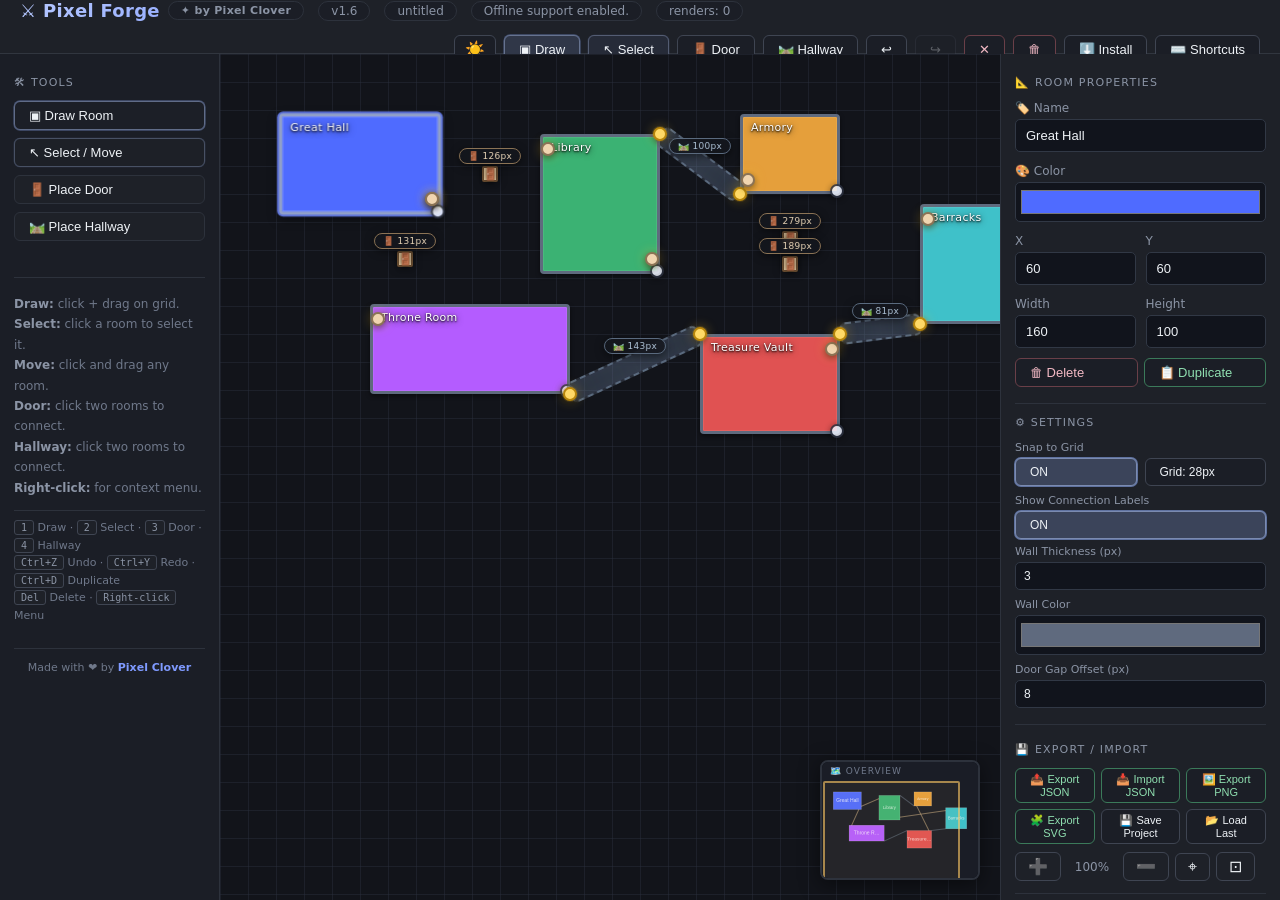
==== commit 262c4945: "Refactor into modular app with persistence and PWA baseline Co-authored-by: TalaeiDev <90834494+Tala" ====
--- a/pixel-forge-page.html
+++ b/pixel-forge-page.html
@@ -1,2981 +1,11 @@
 <!DOCTYPE html>
 <html lang="en">
 <head>
-    <meta charset="UTF-8">
-    <meta name="viewport" content="width=device-width, initial-scale=1.0">
-    <title>Pixel Forge · Dungeon Designer</title>
-    <style>
-        /* ===== CSS Variables for Theming ===== */
-        :root {
-            --bg-primary: #17191d;
-            --bg-secondary: #1e2128;
-            --bg-panel: #1b1e26;
-            --bg-workspace: #12141a;
-            --bg-input: #11141c;
-            --bg-tooltip: #1e2128;
-            --bg-context: #1e2128;
-            --bg-minimap: rgba(15, 18, 25, 0.85);
-            --bg-toast: #2a3140;
-            --border-primary: #31363f;
-            --border-secondary: #2d323c;
-            --border-input: #313845;
-            --border-tool: #3f4552;
-            --border-active: #7b8bb0;
-            --text-primary: #eef2f6;
-            --text-secondary: #8b94a5;
-            --text-muted: #6f788a;
-            --text-dark: #434b5c;
-            --shadow-light: rgba(255, 255, 255, 0.08);
-            --shadow-dark: rgba(0, 0, 0, 0.5);
-            --color-accent: #7f9aff;
-            --color-success: #3b7a5a;
-            --color-danger: #6a3f48;
-            --grid-line: rgba(45, 51, 65, 0.4);
-            --wall-color: #5f6a7e;
-            --transition-speed: 0.3s;
-            --pixel-clover: #7f9aff;
-        }
-
-        [data-theme="light"] {
-            --bg-primary: #f0f2f5;
-            --bg-secondary: #e4e7ed;
-            --bg-panel: #dce0e8;
-            --bg-workspace: #e8ecf2;
-            --bg-input: #f5f7fa;
-            --bg-tooltip: #ffffff;
-            --bg-context: #ffffff;
-            --bg-minimap: rgba(240, 242, 245, 0.9);
-            --bg-toast: #e4e7ed;
-            --border-primary: #c5cbd8;
-            --border-secondary: #b8bfce;
-            --border-input: #c5cbd8;
-            --border-tool: #b8bfce;
-            --border-active: #6a7da8;
-            --text-primary: #1a1d24;
-            --text-secondary: #4a5266;
-            --text-muted: #6f788a;
-            --text-dark: #8a94a8;
-            --shadow-light: rgba(0, 0, 0, 0.05);
-            --shadow-dark: rgba(0, 0, 0, 0.15);
-            --color-accent: #5a6d98;
-            --color-success: #3b7a5a;
-            --color-danger: #8a4f58;
-            --grid-line: rgba(160, 170, 190, 0.4);
-            --wall-color: #8a94a8;
-            --pixel-clover: #5a6d98;
-        }
-
-        * {
-            box-sizing: border-box;
-        }
-        body {
-            margin: 0;
-            height: 100vh;
-            overflow: hidden;
-            font-family: 'Segoe UI', Roboto, system-ui, sans-serif;
-            background: var(--bg-primary);
-            color: var(--text-primary);
-            transition: background var(--transition-speed), color var(--transition-speed);
-        }
-
-        .app {
-            display: grid;
-            grid-template-columns: 220px 1fr 280px;
-            grid-template-rows: 54px 1fr;
-            height: 100vh;
-        }
-
-        header {
-            grid-column: 1 / 4;
-            display: flex;
-            align-items: center;
-            gap: 14px;
-            padding: 0 20px;
-            background: var(--bg-secondary);
-            border-bottom: 1px solid var(--border-primary);
-            flex-wrap: wrap;
-            transition: background var(--transition-speed), border-color var(--transition-speed);
-        }
-
-        header h1 {
-            margin: 0;
-            font-size: 18px;
-            font-weight: 600;
-            letter-spacing: 0.3px;
-            background: linear-gradient(135deg, #b7c9ff, #7f9aff);
-            -webkit-background-clip: text;
-            -webkit-text-fill-color: transparent;
-            display: flex;
-            align-items: center;
-            gap: 8px;
-        }
-
-        header .brand {
-            font-size: 11px;
-            background: var(--bg-panel);
-            padding: 2px 12px;
-            border-radius: 20px;
-            border: 1px solid var(--border-secondary);
-            color: var(--text-secondary);
-            -webkit-text-fill-color: var(--text-secondary);
-            background: var(--bg-panel);
-            transition: background var(--transition-speed), color var(--transition-speed), border-color var(--transition-speed);
-        }
-
-        header .version {
-            color: var(--text-secondary);
-            font-size: 12px;
-            background: var(--bg-panel);
-            padding: 2px 12px;
-            border-radius: 20px;
-            border: 1px solid var(--border-secondary);
-            transition: background var(--transition-speed), color var(--transition-speed), border-color var(--transition-speed);
-        }
-
-        .header-actions {
-            display: flex;
-            gap: 8px;
-            margin-left: auto;
-            flex-wrap: wrap;
-        }
-
-        button {
-            border: 1px solid var(--border-tool);
-            background: var(--bg-panel);
-            color: var(--text-primary);
-            border-radius: 6px;
-            padding: 6px 14px;
-            font-size: 13px;
-            cursor: pointer;
-            transition: background 0.15s, border-color 0.15s, box-shadow 0.15s, color 0.15s;
-            display: inline-flex;
-            align-items: center;
-            gap: 6px;
-        }
-
-        button:hover {
-            background: var(--bg-secondary);
-            border-color: var(--border-active);
-        }
-
-        button.active {
-            background: #3b445a;
-            border-color: var(--border-active);
-            box-shadow: 0 0 0 1px #5f72a0;
-        }
-        [data-theme="light"] button.active {
-            background: #d0d8e8;
-            border-color: var(--border-active);
-        }
-
-        button.danger {
-            border-color: var(--color-danger);
-            color: #f2b9c4;
-        }
-        button.danger:hover {
-            background: #442a31;
-            border-color: #ac5d6c;
-        }
-        [data-theme="light"] button.danger:hover {
-            background: #e8d0d4;
-            border-color: #ac5d6c;
-        }
-
-        button.success {
-            border-color: var(--color-success);
-            color: #8fdfb0;
-        }
-        button.success:hover {
-            background: #1e3d2e;
-            border-color: #5aaa7a;
-        }
-        [data-theme="light"] button.success:hover {
-            background: #d0e8d8;
-            border-color: #5aaa7a;
-        }
-
-        .theme-toggle {
-            font-size: 16px;
-            padding: 4px 10px;
-            background: var(--bg-panel);
-            border-color: var(--border-tool);
-            transition: background var(--transition-speed), border-color var(--transition-speed);
-        }
-        .theme-toggle:hover {
-            background: var(--bg-secondary);
-        }
-
-        .left,
-        .right {
-            background: var(--bg-panel);
-            padding: 16px 14px;
-            overflow-y: auto;
-            transition: background var(--transition-speed);
-        }
-
-        .left {
-            border-right: 1px solid var(--border-secondary);
-        }
-
-        .right {
-            border-left: 1px solid var(--border-secondary);
-            background: var(--bg-secondary);
-        }
-
-        .panel-title {
-            color: var(--text-secondary);
-            font-size: 11px;
-            text-transform: uppercase;
-            letter-spacing: 1.2px;
-            margin: 6px 0 12px;
-            font-weight: 500;
-            transition: color var(--transition-speed);
-        }
-
-        .tool {
-            width: 100%;
-            margin-bottom: 8px;
-            text-align: left;
-            background: var(--bg-secondary);
-            border-color: var(--border-secondary);
-        }
-        .tool.active {
-            border-color: var(--border-active);
-            background: var(--bg-panel);
-        }
-        [data-theme="light"] .tool.active {
-            background: #d0d8e8;
-        }
-
-        .help {
-            margin-top: 28px;
-            color: var(--text-muted);
-            font-size: 12px;
-            line-height: 1.7;
-            border-top: 1px solid var(--border-secondary);
-            padding-top: 16px;
-            transition: color var(--transition-speed), border-color var(--transition-speed);
-        }
-        .help b {
-            color: var(--text-secondary);
-            transition: color var(--transition-speed);
-        }
-        .help kbd {
-            background: var(--bg-secondary);
-            padding: 1px 8px;
-            border-radius: 4px;
-            font-size: 11px;
-            color: var(--text-secondary);
-            border: 1px solid var(--border-tool);
-            transition: background var(--transition-speed), color var(--transition-speed), border-color var(--transition-speed);
-        }
-
-        .brand-footer {
-            margin-top: 16px;
-            padding-top: 12px;
-            border-top: 1px solid var(--border-secondary);
-            text-align: center;
-            font-size: 11px;
-            color: var(--text-muted);
-            transition: color var(--transition-speed), border-color var(--transition-speed);
-        }
-        .brand-footer .clover {
-            color: var(--pixel-clover);
-            font-weight: 600;
-            transition: color var(--transition-speed);
-        }
-
-        #workspace {
-            position: relative;
-            overflow: hidden;
-            background-color: var(--bg-workspace);
-            cursor: grab;
-            touch-action: none;
-            transition: background var(--transition-speed);
-        }
-
-        #workspace:active {
-            cursor: grabbing;
-        }
-
-        #workspace .grid-layer {
-            position: absolute;
-            top: 0;
-            left: 0;
-            width: 100%;
-            height: 100%;
-            background-image:
-                linear-gradient(var(--grid-line) 1px, transparent 1px),
-                linear-gradient(90deg, var(--grid-line) 1px, transparent 1px);
-            background-size: 28px 28px;
-            pointer-events: none;
-            transition: background-image var(--transition-speed);
-        }
-
-        #workspace .content-layer {
-            position: absolute;
-            top: 0;
-            left: 0;
-            width: 100%;
-            height: 100%;
-            transform-origin: 0 0;
-            pointer-events: auto;
-        }
-
-        .room {
-            position: absolute;
-            min-width: 12px;
-            min-height: 12px;
-            border-style: solid;
-            border-radius: 4px;
-            cursor: grab;
-            user-select: none;
-            box-shadow:
-                inset 0 0 0 1px var(--shadow-light),
-                0 2px 4px var(--shadow-dark);
-            transition: border-color 0.1s, box-shadow 0.1s, border-width 0.1s, transform 0.15s;
-            will-change: transform;
-            z-index: 2;
-        }
-
-        .room:hover {
-            transform: scale(1.02);
-            z-index: 11;
-            box-shadow:
-                0 0 20px rgba(255, 200, 100, 0.2),
-                inset 0 0 0 1px rgba(255, 255, 255, 0.2),
-                0 4px 15px var(--shadow-dark);
-        }
-
-        .room.selected {
-            border-color: #b6c8ff !important;
-            box-shadow:
-                0 0 0 2px #5d72d9,
-                inset 0 0 0 1px rgba(255, 255, 255, 0.3),
-                0 4px 10px var(--shadow-dark);
-            z-index: 10;
-            transform: scale(1.02);
-        }
-
-        .room .handle {
-            position: absolute;
-            width: 14px;
-            height: 14px;
-            right: -7px;
-            bottom: -7px;
-            background: #eef3ff;
-            border: 2px solid #2b3140;
-            border-radius: 50%;
-            cursor: nwse-resize;
-            box-shadow: 0 1px 6px var(--shadow-dark);
-            opacity: 0.85;
-            transition: transform 0.1s;
-            z-index: 15;
-        }
-        .room .handle:hover {
-            transform: scale(1.15);
-            background: #ffffff;
-        }
-
-        .room .label {
-            position: absolute;
-            top: 4px;
-            left: 8px;
-            color: white;
-            font-size: 11px;
-            font-weight: 500;
-            text-shadow: 0 1px 6px #000000cc, 0 1px 2px #000000;
-            pointer-events: none;
-            letter-spacing: 0.3px;
-            white-space: nowrap;
-            z-index: 3;
-        }
-
-        /* ===== DOOR ===== */
-        .door {
-            position: absolute;
-            background: #d4b68a;
-            border: 2px solid #6b4f32;
-            border-radius: 2px;
-            width: 16px;
-            height: 16px;
-            transform: translate(-50%, -50%);
-            box-shadow: 0 0 8px var(--shadow-dark), inset 0 0 4px #f0d5b0;
-            z-index: 5;
-            pointer-events: none;
-            transition: 0.1s;
-        }
-        .door::after {
-            content: "🚪";
-            font-size: 12px;
-            position: absolute;
-            top: 50%;
-            left: 50%;
-            transform: translate(-50%, -50%);
-            filter: drop-shadow(0 1px 3px #00000099);
-        }
-        .door.highlight {
-            box-shadow: 0 0 0 3px #ffd966, 0 0 16px #ffb347;
-            border-color: #f5b042;
-            z-index: 12;
-        }
-
-        /* ===== HALLWAY ===== */
-        .hallway {
-            position: absolute;
-            background: rgba(106, 122, 142, 0.25);
-            border: 2px dashed #5a6a7e;
-            border-radius: 6px;
-            z-index: 4;
-            pointer-events: none;
-            box-shadow: inset 0 0 20px rgba(100, 140, 200, 0.15);
-            min-width: 8px;
-            min-height: 8px;
-            transition: opacity 0.2s, border-color 0.2s;
-        }
-        .hallway::after {
-            content: "";
-            position: absolute;
-            top: 0;
-            left: 0;
-            right: 0;
-            bottom: 0;
-            background: linear-gradient(90deg, transparent, rgba(180, 210, 255, 0.15), transparent);
-            border-radius: 4px;
-            animation: shimmer 3s ease-in-out infinite;
-        }
-        @keyframes shimmer {
-            0%,
-            100% {
-                opacity: 0.3;
-            }
-            50% {
-                opacity: 1;
-            }
-        }
-        .hallway.highlight {
-            border-color: #ffd966;
-            box-shadow: 0 0 30px rgba(255, 180, 50, 0.3), inset 0 0 30px rgba(255, 180, 50, 0.1);
-        }
-
-        /* ===== ANCHORS - Always on top ===== */
-        .anchor {
-            position: absolute;
-            width: 14px;
-            height: 14px;
-            border-radius: 50%;
-            cursor: grab;
-            z-index: 20 !important; /* Force anchors to always be on top */
-            box-shadow: 0 0 12px rgba(255, 200, 50, 0.4), 0 2px 6px var(--shadow-dark);
-            transition: transform 0.15s, box-shadow 0.15s;
-            transform: translate(-50%, -50%);
-            pointer-events: auto;
-        }
-        .anchor:hover {
-            transform: translate(-50%, -50%) scale(1.25);
-            box-shadow: 0 0 20px rgba(255, 200, 50, 0.7);
-        }
-        .anchor.dragging {
-            transform: translate(-50%, -50%) scale(1.4);
-            box-shadow: 0 0 30px rgba(255, 200, 50, 0.9);
-            cursor: grabbing;
-            z-index: 30 !important;
-        }
-        .anchor-door {
-            background: #f0d5b0;
-            border: 2px solid #8b7355;
-        }
-        .anchor-door:hover {
-            background: #ffe8c8;
-        }
-        .anchor-hallway {
-            background: #ffd966;
-            border: 2px solid #b8860b;
-        }
-        .anchor-hallway:hover {
-            background: #ffe08a;
-        }
-
-        .wall-cut {
-            position: absolute;
-            background: rgba(255, 200, 50, 0.15);
-            border: 2px solid rgba(255, 200, 50, 0.4);
-            border-radius: 3px;
-            z-index: 3;
-            pointer-events: none;
-            animation: wallPulse 2s ease-in-out infinite;
-        }
-        @keyframes wallPulse {
-            0%,
-            100% {
-                opacity: 0.3;
-            }
-            50% {
-                opacity: 0.8;
-            }
-        }
-
-        .connection-label {
-            position: absolute;
-            font-size: 9px;
-            color: #aab4c8;
-            background: rgba(20, 23, 30, 0.85);
-            padding: 2px 8px;
-            border-radius: 10px;
-            border: 1px solid var(--border-tool);
-            pointer-events: none;
-            z-index: 6;
-            white-space: nowrap;
-            font-weight: 400;
-            letter-spacing: 0.3px;
-            backdrop-filter: blur(4px);
-            transform: translate(-50%, -50%);
-            box-shadow: 0 2px 8px var(--shadow-dark);
-            transition: background var(--transition-speed), border-color var(--transition-speed);
-        }
-        [data-theme="light"] .connection-label {
-            background: rgba(240, 242, 245, 0.9);
-            color: #4a5266;
-        }
-        .connection-label.door-label {
-            border-color: #8b7355;
-            color: #e8d5b8;
-        }
-        [data-theme="light"] .connection-label.door-label {
-            color: #8b7355;
-        }
-        .connection-label.hallway-label {
-            border-color: #5a6a7e;
-            color: #b0c4d8;
-        }
-        [data-theme="light"] .connection-label.hallway-label {
-            color: #5a6a7e;
-        }
-
-        .room-tooltip {
-            position: fixed;
-            background: var(--bg-tooltip);
-            border: 1px solid var(--border-tool);
-            border-radius: 8px;
-            padding: 10px 14px;
-            pointer-events: none;
-            z-index: 1000;
-            display: none;
-            min-width: 140px;
-            box-shadow: 0 8px 30px var(--shadow-dark);
-            backdrop-filter: blur(8px);
-            transition: background var(--transition-speed), border-color var(--transition-speed);
-        }
-        .room-tooltip .name {
-            font-weight: 600;
-            font-size: 13px;
-            color: var(--text-primary);
-            margin-bottom: 4px;
-            transition: color var(--transition-speed);
-        }
-        .room-tooltip .details {
-            font-size: 11px;
-            color: var(--text-secondary);
-            line-height: 1.5;
-            transition: color var(--transition-speed);
-        }
-        .room-tooltip .color-swatch {
-            display: inline-block;
-            width: 12px;
-            height: 12px;
-            border-radius: 3px;
-            margin-right: 6px;
-            vertical-align: middle;
-            border: 1px solid var(--border-tool);
-        }
-
-        .context-menu {
-            position: fixed;
-            background: var(--bg-context);
-            border: 1px solid var(--border-tool);
-            border-radius: 8px;
-            padding: 6px 0;
-            min-width: 180px;
-            z-index: 2000;
-            box-shadow: 0 8px 40px var(--shadow-dark);
-            display: none;
-            backdrop-filter: blur(12px);
-            transition: background var(--transition-speed), border-color var(--transition-speed);
-        }
-        .context-menu .menu-item {
-            padding: 8px 16px;
-            font-size: 13px;
-            cursor: pointer;
-            display: flex;
-            align-items: center;
-            gap: 10px;
-            color: var(--text-primary);
-            transition: background 0.1s, color var(--transition-speed);
-            border: none;
-            background: transparent;
-            width: 100%;
-            text-align: left;
-        }
-        .context-menu .menu-item:hover {
-            background: var(--bg-secondary);
-        }
-        .context-menu .menu-item.danger {
-            color: #f2b9c4;
-        }
-        .context-menu .menu-item.danger:hover {
-            background: #3a242b;
-        }
-        [data-theme="light"] .context-menu .menu-item.danger:hover {
-            background: #e8d0d4;
-        }
-        .context-menu .menu-divider {
-            height: 1px;
-            background: var(--border-secondary);
-            margin: 4px 12px;
-            transition: background var(--transition-speed);
-        }
-        .context-menu .menu-item .shortcut {
-            margin-left: auto;
-            font-size: 11px;
-            color: var(--text-muted);
-            transition: color var(--transition-speed);
-        }
-
-        .mini-map {
-            position: absolute;
-            bottom: 20px;
-            right: 20px;
-            width: 160px;
-            height: 120px;
-            background: var(--bg-minimap);
-            border: 2px solid var(--border-secondary);
-            border-radius: 8px;
-            z-index: 100;
-            backdrop-filter: blur(6px);
-            box-shadow: 0 4px 20px var(--shadow-dark);
-            overflow: hidden;
-            cursor: pointer;
-            transition: opacity 0.3s, transform 0.3s, background var(--transition-speed), border-color var(--transition-speed);
-        }
-        .mini-map:hover {
-            transform: scale(1.05);
-            border-color: var(--border-active);
-        }
-        .mini-map canvas {
-            width: 100%;
-            height: 100%;
-            display: block;
-        }
-        .mini-map .mini-label {
-            position: absolute;
-            top: 4px;
-            left: 8px;
-            font-size: 9px;
-            color: var(--text-muted);
-            text-transform: uppercase;
-            letter-spacing: 1px;
-            pointer-events: none;
-            transition: color var(--transition-speed);
-        }
-        .mini-map .mini-viewport {
-            position: absolute;
-            border: 2px solid rgba(255, 200, 100, 0.6);
-            border-radius: 2px;
-            pointer-events: none;
-            background: rgba(255, 200, 100, 0.05);
-        }
-
-        label {
-            display: block;
-            color: var(--text-secondary);
-            font-size: 12px;
-            margin-top: 12px;
-            margin-bottom: 4px;
-            font-weight: 500;
-            transition: color var(--transition-speed);
-        }
-
-        input[type="number"],
-        input[type="text"] {
-            width: 100%;
-            padding: 8px 10px;
-            background: var(--bg-input);
-            border: 1px solid var(--border-input);
-            color: var(--text-primary);
-            border-radius: 5px;
-            font-size: 13px;
-            transition: border 0.15s, background var(--transition-speed), color var(--transition-speed), border-color var(
-                    --transition-speed);
-        }
-
-        input[type="number"]:focus,
-        input[type="text"]:focus {
-            border-color: var(--color-accent);
-            outline: none;
-            background: var(--bg-workspace);
-        }
-
-        input[type="color"] {
-            width: 100%;
-            height: 40px;
-            padding: 3px;
-            background: var(--bg-input);
-            border: 1px solid var(--border-input);
-            border-radius: 5px;
-            cursor: pointer;
-            transition: background var(--transition-speed), border-color var(--transition-speed);
-        }
-
-        .row {
-            display: grid;
-            grid-template-columns: 1fr 1fr;
-            gap: 10px;
-        }
-
-        #emptyMessage {
-            position: absolute;
-            left: 50%;
-            top: 50%;
-            transform: translate(-50%, -50%);
-            color: var(--text-dark);
-            pointer-events: none;
-            text-align: center;
-            font-size: 15px;
-            line-height: 1.8;
-            transition: color var(--transition-speed);
-        }
-        #emptyMessage small {
-            font-size: 13px;
-            opacity: 0.7;
-            display: block;
-        }
-
-        ::-webkit-scrollbar {
-            width: 6px;
-        }
-        ::-webkit-scrollbar-track {
-            background: var(--bg-panel);
-            transition: background var(--transition-speed);
-        }
-        ::-webkit-scrollbar-thumb {
-            background: var(--border-tool);
-            border-radius: 12px;
-            transition: background var(--transition-speed);
-        }
-
-        .selection-info {
-            color: var(--text-secondary);
-            font-size: 13px;
-            margin-bottom: 14px;
-            padding: 6px 0;
-            transition: color var(--transition-speed);
-        }
-
-        .settings-group {
-            margin-top: 16px;
-            border-top: 1px solid var(--border-secondary);
-            padding-top: 12px;
-            transition: border-color var(--transition-speed);
-        }
-        .settings-group label {
-            font-size: 11px;
-            color: var(--text-secondary);
-            margin-top: 6px;
-            transition: color var(--transition-speed);
-        }
-        .settings-group input[type="number"] {
-            font-size: 12px;
-            padding: 6px 8px;
-        }
-
-        .shortcuts-hint {
-            font-size: 11px;
-            color: var(--text-muted);
-            padding: 8px 0;
-            border-top: 1px solid var(--border-secondary);
-            margin-top: 12px;
-            line-height: 1.6;
-            transition: color var(--transition-speed), border-color var(--transition-speed);
-        }
-        .shortcuts-hint kbd {
-            background: var(--bg-secondary);
-            padding: 1px 6px;
-            border-radius: 3px;
-            font-size: 10px;
-            color: var(--text-secondary);
-            border: 1px solid var(--border-tool);
-            transition: background var(--transition-speed), color var(--transition-speed), border-color var(--transition-speed);
-        }
-
-        .connection-list {
-            margin-top: 12px;
-            border-top: 1px solid var(--border-secondary);
-            padding-top: 10px;
-            transition: border-color var(--transition-speed);
-        }
-        .connection-item {
-            font-size: 12px;
-            color: var(--text-secondary);
-            padding: 4px 0;
-            display: flex;
-            justify-content: space-between;
-            align-items: center;
-            border-bottom: 1px solid var(--border-secondary);
-            transition: color var(--transition-speed), border-color var(--transition-speed);
-        }
-        .connection-item button {
-            padding: 2px 10px;
-            font-size: 11px;
-            background: var(--bg-secondary);
-            border-color: var(--border-tool);
-        }
-        .connection-item button:hover {
-            background: var(--bg-panel);
-        }
-        .connection-type {
-            font-size: 10px;
-            background: var(--bg-secondary);
-            padding: 1px 8px;
-            border-radius: 10px;
-            margin-left: 6px;
-            color: var(--text-muted);
-            transition: background var(--transition-speed), color var(--transition-speed);
-        }
-
-        .camera-controls {
-            display: flex;
-            gap: 6px;
-            margin-top: 8px;
-            align-items: center;
-        }
-        .camera-controls button {
-            padding: 4px 12px;
-            font-size: 16px;
-            background: var(--bg-secondary);
-            border-color: var(--border-tool);
-        }
-        .camera-controls button:hover {
-            background: var(--bg-panel);
-        }
-        .camera-controls span {
-            color: var(--text-secondary);
-            font-size: 12px;
-            min-width: 50px;
-            text-align: center;
-            transition: color var(--transition-speed);
-        }
-
-        .export-import-buttons {
-            display: flex;
-            gap: 6px;
-            margin-top: 8px;
-            flex-wrap: wrap;
-        }
-        .export-import-buttons button {
-            flex: 1;
-            font-size: 11px;
-            padding: 4px 8px;
-            min-width: 60px;
-        }
-
-        .toast {
-            position: fixed;
-            bottom: 30px;
-            left: 50%;
-            transform: translateX(-50%);
-            background: var(--bg-toast);
-            padding: 10px 24px;
-            border-radius: 8px;
-            border: 1px solid var(--border-tool);
-            color: var(--text-primary);
-            font-size: 13px;
-            z-index: 1000;
-            opacity: 0;
-            transition: opacity 0.3s, background var(--transition-speed), border-color var(--transition-speed), color var(
-                    --transition-speed);
-            pointer-events: none;
-        }
-        .toast.show {
-            opacity: 1;
-        }
-
-        .selection-box {
-            position: absolute;
-            border: 2px solid #5d72d9;
-            background: rgba(93, 114, 217, 0.1);
-            pointer-events: none;
-            z-index: 50;
-            display: none;
-        }
-
-        @media (max-width: 900px) {
-            .app {
-                grid-template-columns: 1fr;
-                grid-template-rows: 54px 1fr 250px;
-            }
-            .left {
-                display: none;
-            }
-            .right {
-                border-left: none;
-                border-top: 1px solid var(--border-secondary);
-                max-height: 250px;
-            }
-            header h1 {
-                font-size: 14px;
-            }
-            .header-actions button {
-                font-size: 11px;
-                padding: 4px 10px;
-            }
-        }
-    </style>
+  <meta charset="UTF-8">
+  <meta http-equiv="refresh" content="0; url=./index.html">
+  <title>Pixel Forge</title>
 </head>
 <body>
-    <div class="app">
-
-        <header>
-            <h1>
-                ⚔️ Pixel Forge
-                <span class="brand">✦ by Pixel Clover</span>
-            </h1>
-            <span class="version">v1.6</span>
-            <div class="header-actions">
-                <button id="themeToggle" class="theme-toggle" title="Toggle Theme">🌓</button>
-                <button id="drawTool" class="active">▣ Draw</button>
-                <button id="selectTool">↖ Select</button>
-                <button id="doorTool">🚪 Door</button>
-                <button id="hallwayTool">🛤️ Hallway</button>
-                <button id="undoBtn" title="Undo (Ctrl+Z)">↩</button>
-                <button id="redoBtn" title="Redo (Ctrl+Y)">↪</button>
-                <button id="deleteButton" class="danger">✕</button>
-                <button id="clearButton" class="danger">🗑</button>
-            </div>
-        </header>
-
-        <aside class="left">
-            <div class="panel-title">🛠 Tools</div>
-            <button class="tool active" id="drawToolSide">▣ Draw Room</button>
-            <button class="tool" id="selectToolSide">↖ Select / Move</button>
-            <button class="tool" id="doorToolSide">🚪 Place Door</button>
-            <button class="tool" id="hallwayToolSide">🛤️ Place Hallway</button>
-
-            <div class="help">
-                <b>Draw:</b> click + drag on grid.<br>
-                <b>Select:</b> click a room to select it.<br>
-                <b>Move:</b> click and drag any room.<br>
-                <b>Door:</b> click two rooms to connect.<br>
-                <b>Hallway:</b> click two rooms to connect.<br>
-                <b>Right-click:</b> for context menu.
-            </div>
-
-            <div class="shortcuts-hint">
-                <kbd>1</kbd> Draw · <kbd>2</kbd> Select · <kbd>3</kbd> Door · <kbd>4</kbd> Hallway<br>
-                <kbd>Ctrl+Z</kbd> Undo · <kbd>Ctrl+Y</kbd> Redo · <kbd>Ctrl+D</kbd> Duplicate<br>
-                <kbd>Del</kbd> Delete · <kbd>Right-click</kbd> Menu
-            </div>
-
-            <div class="brand-footer">
-                Made with ❤️ by <span class="clover">Pixel Clover</span>
-            </div>
-        </aside>
-
-        <main id="workspace">
-            <div class="grid-layer"></div>
-            <div class="content-layer" id="contentLayer">
-                <div id="emptyMessage">
-                    🏚️ no rooms yet<br>
-                    <small>drag on the grid to create</small>
-                </div>
-            </div>
-
-            <div class="mini-map" id="miniMap">
-                <div class="mini-label">🗺️ Overview</div>
-                <canvas id="miniMapCanvas"></canvas>
-                <div class="mini-viewport" id="miniViewport"></div>
-            </div>
-
-            <div class="room-tooltip" id="roomTooltip">
-                <div class="name" id="tooltipName">Room Name</div>
-                <div class="details" id="tooltipDetails">Size: 100×80</div>
-            </div>
-
-            <div class="context-menu" id="contextMenu">
-                <button class="menu-item" data-action="select">↖ Select</button>
-                <button class="menu-item" data-action="duplicate">📋 Duplicate</button>
-                <button class="menu-item" data-action="rename">✏️ Rename</button>
-                <div class="menu-divider"></div>
-                <button class="menu-item" data-action="color">🎨 Change Color</button>
-                <div class="menu-divider"></div>
-                <button class="menu-item danger" data-action="delete">🗑 Delete</button>
-            </div>
-        </main>
-
-        <aside class="right">
-            <div class="panel-title">📐 Room Properties</div>
-            <div id="noSelection" class="selection-info">⬜ no room selected</div>
-
-            <div id="properties" style="display:none;">
-                <label>🏷️ Name</label>
-                <input id="roomName" type="text" placeholder="e.g. Hallway">
-
-                <label>🎨 Color</label>
-                <input id="roomColor" type="color">
-
-                <div class="row">
-                    <div>
-                        <label>X</label>
-                        <input id="roomX" type="number" step="1">
-                    </div>
-                    <div>
-                        <label>Y</label>
-                        <input id="roomY" type="number" step="1">
-                    </div>
-                </div>
-
-                <div class="row">
-                    <div>
-                        <label>Width</label>
-                        <input id="roomWidth" type="number" min="12" step="1">
-                    </div>
-                    <div>
-                        <label>Height</label>
-                        <input id="roomHeight" type="number" min="12" step="1">
-                    </div>
-                </div>
-
-                <div style="display:flex; gap:6px; margin-top:10px;">
-                    <button id="deleteProperty" class="danger" style="flex:1;">🗑 Delete</button>
-                    <button id="duplicateProperty" class="success" style="flex:1;">📋 Duplicate</button>
-                </div>
-            </div>
-
-            <div class="settings-group">
-                <div class="panel-title" style="margin-top: 0;">⚙️ Settings</div>
-
-                <label>Snap to Grid</label>
-                <div style="display:flex; gap:8px; margin-bottom:6px;">
-                    <button id="snapToggle" class="active" style="flex:1; font-size:12px;">ON</button>
-                    <button id="gridSizeBtn" style="flex:1; font-size:12px;">Grid: 28px</button>
-                </div>
-
-                <label style="margin-top:8px;">Show Connection Labels</label>
-                <div style="display:flex; gap:8px; margin-bottom:6px;">
-                    <button id="labelsToggle" class="active" style="flex:1; font-size:12px;">ON</button>
-                </div>
-
-                <label>Wall Thickness (px)</label>
-                <input type="number" id="wallThicknessInput" value="3" min="1" max="12" step="1">
-
-                <label style="margin-top:8px;">Wall Color</label>
-                <input type="color" id="wallColorInput" value="#5f6a7e">
-
-                <label style="margin-top:8px;">Door Gap Offset (px)</label>
-                <input type="number" id="doorOffsetInput" value="8" min="0" max="30" step="1">
-            </div>
-
-            <div class="settings-group">
-                <div class="panel-title">💾 Export / Import</div>
-                <div class="export-import-buttons">
-                    <button id="exportBtn" class="success">📤 Export JSON</button>
-                    <button id="importBtn" class="success">📥 Import JSON</button>
-                </div>
-                <input type="file" id="fileInput" accept=".json" style="display:none;">
-            </div>
-
-            <div class="camera-controls">
-                <button id="zoomInBtn" title="Zoom In">➕</button>
-                <span id="zoomLevel">100%</span>
-                <button id="zoomOutBtn" title="Zoom Out">➖</button>
-                <button id="resetViewBtn" title="Reset View">⌖</button>
-                <button id="fitViewBtn" title="Fit to View">⊡</button>
-            </div>
-
-            <div class="connection-list" id="connectionListContainer">
-                <div class="panel-title" style="margin-top: 16px;">🔗 Connections</div>
-                <div id="connectionList">
-                    <div style="color:var(--text-muted); font-size:12px; padding:6px 0;">no connections yet</div>
-                </div>
-            </div>
-        </aside>
-
-    </div>
-
-    <div class="toast" id="toast"></div>
-
-    <script>
-        (function() {
-            // ============================================================
-            // THEME TOGGLE
-            // ============================================================
-            const themeToggle = document.getElementById('themeToggle');
-            let currentTheme = localStorage.getItem('pixel-forge-theme') || 'dark';
-
-            function setTheme(theme) {
-                document.documentElement.setAttribute('data-theme', theme);
-                currentTheme = theme;
-                localStorage.setItem('pixel-forge-theme', theme);
-                themeToggle.textContent = theme === 'dark' ? '☀️' : '🌙';
-                setTimeout(updateMiniMap, 100);
-            }
-
-            setTheme(currentTheme);
-
-            themeToggle.addEventListener('click', () => {
-                setTheme(currentTheme === 'dark' ? 'light' : 'dark');
-            });
-
-            // ============================================================
-            // DOM REFS
-            // ============================================================
-            const workspace = document.getElementById("workspace");
-            const contentLayer = document.getElementById("contentLayer");
-            const toast = document.getElementById("toast");
-            const roomTooltip = document.getElementById("roomTooltip");
-            const tooltipName = document.getElementById("tooltipName");
-            const tooltipDetails = document.getElementById("tooltipDetails");
-            const contextMenu = document.getElementById("contextMenu");
-            const miniMapCanvas = document.getElementById("miniMapCanvas");
-            const miniViewport = document.getElementById("miniViewport");
-
-            let toastTimeout = null;
-
-            function showToast(message, duration = 2000) {
-                toast.textContent = message;
-                toast.classList.add("show");
-                clearTimeout(toastTimeout);
-                toastTimeout = setTimeout(() => toast.classList.remove("show"), duration);
-            }
-
-            // ============================================================
-            // SETTINGS
-            // ============================================================
-            let showLabels = true;
-            let snapEnabled = true;
-            let gridSize = 28;
-            let doorOffset = 8;
-            let wallThickness = 3;
-            let wallColor = "#5f6a7e";
-
-            // ============================================================
-            // UNDO / REDO
-            // ============================================================
-            const history = [];
-            let historyIndex = -1;
-            const MAX_HISTORY = 50;
-
-            function saveState() {
-                history.splice(historyIndex + 1);
-                const state = serializeState();
-                history.push(state);
-                historyIndex = history.length - 1;
-                if (history.length > MAX_HISTORY) {
-                    history.shift();
-                    historyIndex--;
-                }
-                updateUndoButtons();
-                updateMiniMap();
-            }
-
-            function undo() {
-                if (historyIndex > 0) {
-                    historyIndex--;
-                    restoreState(history[historyIndex]);
-                    updateUndoButtons();
-                    showToast("↩ Undo");
-                    updateMiniMap();
-                }
-            }
-
-            function redo() {
-                if (historyIndex < history.length - 1) {
-                    historyIndex++;
-                    restoreState(history[historyIndex]);
-                    updateUndoButtons();
-                    showToast("↪ Redo");
-                    updateMiniMap();
-                }
-            }
-
-            function updateUndoButtons() {
-                document.getElementById("undoBtn").style.opacity = historyIndex > 0 ? "1" : "0.3";
-                document.getElementById("redoBtn").style.opacity = historyIndex < history.length - 1 ? "1" : "0.3";
-            }
-
-            // ============================================================
-            // SERIALIZATION
-            // ============================================================
-            function serializeState() {
-                const roomData = rooms.map(r => ({
-                    x: r.x,
-                    y: r.y,
-                    width: r.width,
-                    height: r.height,
-                    name: r.name,
-                    color: r.color
-                }));
-                const doorData = doors.map(d => ({
-                    roomA: rooms.indexOf(d.roomA),
-                    roomB: rooms.indexOf(d.roomB),
-                    anchorAPos: d.anchorAPos,
-                    anchorBPos: d.anchorBPos
-                }));
-                const hallwayData = hallways.map(h => ({
-                    roomA: rooms.indexOf(h.roomA),
-                    roomB: rooms.indexOf(h.roomB),
-                    anchorAPos: h.anchorAPos,
-                    anchorBPos: h.anchorBPos
-                }));
-                return { rooms: roomData, doors: doorData, hallways: hallwayData };
-            }
-
-            function restoreState(state) {
-                rooms.forEach(r => r.element.remove());
-                rooms.length = 0;
-                doors.forEach(d => { d.element.remove();
-                    d.anchorA.remove();
-                    d.anchorB.remove();
-                    d.wallA.remove();
-                    d.wallB.remove(); });
-                doors.length = 0;
-                hallways.forEach(h => { h.element.remove();
-                    h.anchorA.remove();
-                    h.anchorB.remove();
-                    h.wallA.remove();
-                    h.wallB.remove(); });
-                hallways.length = 0;
-                document.querySelectorAll('.connection-label').forEach(el => el.remove());
-
-                const roomMap = [];
-                state.rooms.forEach((rd, i) => {
-                    const room = createRoom(rd.x, rd.y, rd.width, rd.height, rd.name, rd.color);
-                    roomMap[i] = room;
-                });
-
-                state.doors.forEach(dd => {
-                    const roomA = roomMap[dd.roomA];
-                    const roomB = roomMap[dd.roomB];
-                    if (roomA && roomB) {
-                        const door = createDoorWithAnchors(roomA, roomB);
-                        door.anchorAPos = dd.anchorAPos;
-                        door.anchorBPos = dd.anchorBPos;
-                        doors.push(door);
-                        updateDoor(door);
-                    }
-                });
-
-                state.hallways.forEach(hd => {
-                    const roomA = roomMap[hd.roomA];
-                    const roomB = roomMap[hd.roomB];
-                    if (roomA && roomB) {
-                        const hallway = createHallwayWithAnchors(roomA, roomB);
-                        hallway.anchorAPos = hd.anchorAPos;
-                        hallway.anchorBPos = hd.anchorBPos;
-                        hallways.push(hallway);
-                        updateHallway(hallway);
-                    }
-                });
-
-                selectedRoom = null;
-                updateProperties();
-                updateEmptyMessage();
-                updateAllConnections();
-                renderConnectionList();
-                highlightConnectionsForRoom(null);
-                updateConnectionLabels();
-                updateMiniMap();
-            }
-
-            // ============================================================
-            // EXPORT / IMPORT
-            // ============================================================
-            function exportLevel() {
-                const state = serializeState();
-                const json = JSON.stringify(state, null, 2);
-                const blob = new Blob([json], { type: 'application/json' });
-                const url = URL.createObjectURL(blob);
-                const a = document.createElement('a');
-                a.href = url;
-                a.download = 'pixel_forge_level.json';
-                a.click();
-                URL.revokeObjectURL(url);
-                showToast("📤 Level exported!");
-            }
-
-            function importLevel(file) {
-                const reader = new FileReader();
-                reader.onload = (e) => {
-                    try {
-                        const state = JSON.parse(e.target.result);
-                        if (state.rooms && state.doors !== undefined && state.hallways !== undefined) {
-                            restoreState(state);
-                            saveState();
-                            showToast("📥 Level imported!");
-                        } else {
-                            showToast("❌ Invalid file format", 3000);
-                        }
-                    } catch (err) {
-                        showToast("❌ Error importing file", 3000);
-                    }
-                };
-                reader.readAsText(file);
-            }
-
-            // ============================================================
-            // GRID SNAP
-            // ============================================================
-            function snapToGrid(val) {
-                if (!snapEnabled) return val;
-                return Math.round(val / gridSize) * gridSize;
-            }
-
-            // ============================================================
-            // SETTINGS BINDING
-            // ============================================================
-            const doorOffsetInput = document.getElementById("doorOffsetInput");
-            const wallThicknessInput = document.getElementById("wallThicknessInput");
-            const wallColorInput = document.getElementById("wallColorInput");
-            const snapToggle = document.getElementById("snapToggle");
-            const gridSizeBtn = document.getElementById("gridSizeBtn");
-            const labelsToggle = document.getElementById("labelsToggle");
-
-            doorOffsetInput.addEventListener("input", () => {
-                doorOffset = Math.max(0, parseFloat(doorOffsetInput.value) || 0);
-                updateAllDoors();
-                saveState();
-            });
-
-            wallThicknessInput.addEventListener("input", () => {
-                wallThickness = Math.max(1, Math.min(12, parseFloat(wallThicknessInput.value) || 3));
-                updateAllRooms();
-                saveState();
-            });
-
-            wallColorInput.addEventListener("input", () => {
-                wallColor = wallColorInput.value;
-                updateAllRooms();
-                saveState();
-            });
-
-            snapToggle.addEventListener("click", () => {
-                snapEnabled = !snapEnabled;
-                snapToggle.textContent = snapEnabled ? "ON" : "OFF";
-                snapToggle.classList.toggle("active", snapEnabled);
-                showToast(`Snap ${snapEnabled ? "ON" : "OFF"}`);
-            });
-
-            labelsToggle.addEventListener("click", () => {
-                showLabels = !showLabels;
-                labelsToggle.textContent = showLabels ? "ON" : "OFF";
-                labelsToggle.classList.toggle("active", showLabels);
-                updateConnectionLabels();
-                showToast(`Labels ${showLabels ? "ON" : "OFF"}`);
-            });
-
-            let gridSizes = [20, 28, 40, 50];
-            let gridIndex = 1;
-
-            gridSizeBtn.addEventListener("click", () => {
-                gridIndex = (gridIndex + 1) % gridSizes.length;
-                gridSize = gridSizes[gridIndex];
-                gridSizeBtn.textContent = `Grid: ${gridSize}px`;
-                const gridLayer = workspace.querySelector(".grid-layer");
-                gridLayer.style.backgroundImage = `
-                        linear-gradient(var(--grid-line) 1px, transparent 1px),
-                        linear-gradient(90deg, var(--grid-line) 1px, transparent 1px)
-                    `;
-                gridLayer.style.backgroundSize = `${gridSize}px ${gridSize}px`;
-                showToast(`Grid: ${gridSize}px`);
-                saveState();
-            });
-
-            // ============================================================
-            // CAMERA
-            // ============================================================
-            let camera = { x: 0, y: 0, zoom: 1 };
-
-            function updateCamera() {
-                contentLayer.style.transform = `translate(${camera.x}px, ${camera.y}px) scale(${camera.zoom})`;
-                document.getElementById("zoomLevel").textContent = Math.round(camera.zoom * 100) + "%";
-                updateMiniMap();
-            }
-
-            // ============================================================
-            // PAN
-            // ============================================================
-            let isPanning = false;
-            let panStartX = 0,
-                panStartY = 0;
-            let panStartCamX = 0,
-                panStartCamY = 0;
-
-            // ============================================================
-            // ROOM DATA
-            // ============================================================
-            const rooms = [];
-            const doors = [];
-            const hallways = [];
-            let selectedRoom = null;
-            let mode = "draw";
-            let drawing = false;
-            let startX = 0,
-                startY = 0;
-            let connectionFirstRoom = null;
-
-            // ============================================================
-            // HELPERS
-            // ============================================================
-            function getMousePosition(e) {
-                const rect = workspace.getBoundingClientRect();
-                const x = (e.clientX - rect.left - camera.x) / camera.zoom;
-                const y = (e.clientY - rect.top - camera.y) / camera.zoom;
-                return { x, y };
-            }
-
-            function getRoomCenter(room) {
-                return { x: room.x + room.width / 2, y: room.y + room.height / 2 };
-            }
-
-            function getClosestEdgePoint(room, point, offset = 0) {
-                const cx = room.x + room.width / 2;
-                const cy = room.y + room.height / 2;
-                const dx = point.x - cx;
-                const dy = point.y - cy;
-
-                const halfW = room.width / 2;
-                const halfH = room.height / 2;
-
-                let ex = cx + Math.max(-halfW, Math.min(halfW, dx));
-                let ey = cy + Math.max(-halfH, Math.min(halfH, dy));
-
-                const isInside = Math.abs(dx) < halfW && Math.abs(dy) < halfH;
-                if (isInside) {
-                    const distToEdge = Math.min(
-                        halfW - Math.abs(dx),
-                        halfH - Math.abs(dy)
-                    );
-                    if (distToEdge === halfW - Math.abs(dx)) {
-                        ex = cx + (dx > 0 ? halfW - offset : -halfW + offset);
-                    } else {
-                        ey = cy + (dy > 0 ? halfH - offset : -halfH + offset);
-                    }
-                } else {
-                    const clampedX = Math.max(-halfW + offset, Math.min(halfW - offset, dx));
-                    const clampedY = Math.max(-halfH + offset, Math.min(halfH - offset, dy));
-                    const distRight = Math.abs(dx - halfW);
-                    const distLeft = Math.abs(dx + halfW);
-                    const distBottom = Math.abs(dy - halfH);
-                    const distTop = Math.abs(dy + halfH);
-                    const minDist = Math.min(distRight, distLeft, distBottom, distTop);
-
-                    if (minDist === distRight) {
-                        ex = cx + halfW - offset;
-                        ey = cy + Math.max(-halfH + offset, Math.min(halfH - offset, dy));
-                    } else if (minDist === distLeft) {
-                        ex = cx - halfW + offset;
-                        ey = cy + Math.max(-halfH + offset, Math.min(halfH - offset, dy));
-                    } else if (minDist === distBottom) {
-                        ex = cx + Math.max(-halfW + offset, Math.min(halfW - offset, dx));
-                        ey = cy + halfH - offset;
-                    } else {
-                        ex = cx + Math.max(-halfW + offset, Math.min(halfW - offset, dx));
-                        ey = cy - halfH + offset;
-                    }
-                }
-
-                return { x: ex, y: ey };
-            }
-
-            function getAnchorWorldPos(room, normPos, offset = 0) {
-                const cx = room.x + room.width / 2;
-                const cy = room.y + room.height / 2;
-                const halfW = room.width / 2;
-                const halfH = room.height / 2;
-
-                const onRight = Math.abs(normPos.x - 1) < 0.001;
-                const onLeft = Math.abs(normPos.x - 0) < 0.001;
-                const onBottom = Math.abs(normPos.y - 1) < 0.001;
-                const onTop = Math.abs(normPos.y - 0) < 0.001;
-
-                let x = cx + (normPos.x - 0.5) * 2 * halfW;
-                let y = cy + (normPos.y - 0.5) * 2 * halfH;
-
-                const clampedOffset = Math.min(offset, Math.min(halfW, halfH) * 0.8);
-
-                if (onRight) {
-                    x = cx + halfW - clampedOffset;
-                    y = cy + (normPos.y - 0.5) * 2 * (halfH - clampedOffset);
-                } else if (onLeft) {
-                    x = cx - halfW + clampedOffset;
-                    y = cy + (normPos.y - 0.5) * 2 * (halfH - clampedOffset);
-                } else if (onBottom) {
-                    x = cx + (normPos.x - 0.5) * 2 * (halfW - clampedOffset);
-                    y = cy + halfH - clampedOffset;
-                } else if (onTop) {
-                    x = cx + (normPos.x - 0.5) * 2 * (halfW - clampedOffset);
-                    y = cy - halfH + clampedOffset;
-                } else {
-                    const dx = normPos.x - 0.5;
-                    const dy = normPos.y - 0.5;
-                    const clampedX = Math.max(-1, Math.min(1, dx * 2));
-                    const clampedY = Math.max(-1, Math.min(1, dy * 2));
-                    x = cx + Math.max(-halfW + clampedOffset, Math.min(halfW - clampedOffset, clampedX * halfW));
-                    y = cy + Math.max(-halfH + clampedOffset, Math.min(halfH - clampedOffset, clampedY * halfH));
-                }
-
-                return { x, y };
-            }
-
-            function normalizeEdgePoint(room, point) {
-                const cx = room.x + room.width / 2;
-                const cy = room.y + room.height / 2;
-                const halfW = room.width / 2;
-                const halfH = room.height / 2;
-
-                const dx = point.x - cx;
-                const dy = point.y - cy;
-
-                let nx = 0.5,
-                    ny = 0.5;
-                const onRight = Math.abs(dx - halfW) < 2;
-                const onLeft = Math.abs(dx + halfW) < 2;
-                const onBottom = Math.abs(dy - halfH) < 2;
-                const onTop = Math.abs(dy + halfH) < 2;
-
-                if (onRight || onLeft) {
-                    const t = (dy + halfH) / (2 * halfH);
-                    nx = onRight ? 1 : 0;
-                    ny = Math.max(0, Math.min(1, t));
-                } else if (onBottom || onTop) {
-                    const t = (dx + halfW) / (2 * halfW);
-                    nx = Math.max(0, Math.min(1, t));
-                    ny = onBottom ? 1 : 0;
-                } else {
-                    const distRight = Math.abs(dx - halfW);
-                    const distLeft = Math.abs(dx + halfW);
-                    const distBottom = Math.abs(dy - halfH);
-                    const distTop = Math.abs(dy + halfH);
-                    const minDist = Math.min(distRight, distLeft, distBottom, distTop);
-
-                    if (minDist === distRight) { nx = 1;
-                        ny = (dy + halfH) / (2 * halfH); } else if (minDist === distLeft) { nx = 0;
-                        ny = (dy + halfH) / (2 * halfH); } else if (minDist === distBottom) { nx = (dx + halfW) / (2 *
-                            halfW);
-                        ny = 1; } else { nx = (dx + halfW) / (2 * halfW);
-                        ny = 0; }
-                    nx = Math.max(0, Math.min(1, nx));
-                    ny = Math.max(0, Math.min(1, ny));
-                }
-                return { x: nx, y: ny };
-            }
-
-            // ============================================================
-            // CONNECTION HIGHLIGHTING
-            // ============================================================
-            function highlightConnectionsForRoom(room) {
-                document.querySelectorAll('.door.connected, .hallway.connected, .anchor.connected')
-                    .forEach(el => el.classList.remove('connected', 'connection-highlight'));
-
-                if (!room) return;
-
-                const connectedDoors = doors.filter(d => d.roomA === room || d.roomB === room);
-                const connectedHallways = hallways.filter(h => h.roomA === room || h.roomB === room);
-
-                connectedDoors.forEach(d => {
-                    d.element.classList.add('connected', 'connection-highlight');
-                    d.anchorA.classList.add('connected');
-                    d.anchorB.classList.add('connected');
-                });
-
-                connectedHallways.forEach(h => {
-                    h.element.classList.add('connected', 'connection-highlight');
-                    h.anchorA.classList.add('connected');
-                    h.anchorB.classList.add('connected');
-                });
-            }
-
-            // ============================================================
-            // CONNECTION LABELS
-            // ============================================================
-            function updateConnectionLabels() {
-                document.querySelectorAll('.connection-label').forEach(el => el.remove());
-
-                if (!showLabels) return;
-
-                doors.forEach(d => {
-                    const posA = getAnchorWorldPos(d.roomA, d.anchorAPos, doorOffset);
-                    const posB = getAnchorWorldPos(d.roomB, d.anchorBPos, doorOffset);
-                    const midX = (posA.x + posB.x) / 2;
-                    const midY = (posA.y + posB.y) / 2;
-                    const dist = Math.round(Math.sqrt(
-                        Math.pow(posB.x - posA.x, 2) + Math.pow(posB.y - posA.y, 2)
-                    ));
-                    const label = document.createElement('div');
-                    label.className = 'connection-label door-label';
-                    label.textContent = `🚪 ${dist}px`;
-                    label.style.left = midX + 'px';
-                    label.style.top = (midY - 18) + 'px';
-                    contentLayer.appendChild(label);
-                });
-
-                hallways.forEach(h => {
-                    const posA = getAnchorWorldPos(h.roomA, h.anchorAPos, 0);
-                    const posB = getAnchorWorldPos(h.roomB, h.anchorBPos, 0);
-                    const midX = (posA.x + posB.x) / 2;
-                    const midY = (posA.y + posB.y) / 2;
-                    const dist = Math.round(Math.sqrt(
-                        Math.pow(posB.x - posA.x, 2) + Math.pow(posB.y - posA.y, 2)
-                    ));
-                    const label = document.createElement('div');
-                    label.className = 'connection-label hallway-label';
-                    label.textContent = `🛤️ ${dist}px`;
-                    label.style.left = midX + 'px';
-                    label.style.top = (midY - 18) + 'px';
-                    contentLayer.appendChild(label);
-                });
-            }
-
-            // ============================================================
-            // DOOR
-            // ============================================================
-            function createDoorWithAnchors(roomA, roomB) {
-                const centerA = getRoomCenter(roomA);
-                const centerB = getRoomCenter(roomB);
-
-                const edgeA = getClosestEdgePoint(roomA, centerB, doorOffset);
-                const edgeB = getClosestEdgePoint(roomB, centerA, doorOffset);
-                const normA = normalizeEdgePoint(roomA, edgeA);
-                const normB = normalizeEdgePoint(roomB, edgeB);
-
-                const el = document.createElement("div");
-                el.className = "door";
-                contentLayer.appendChild(el);
-
-                const anchorA = document.createElement("div");
-                anchorA.className = "anchor anchor-door";
-                anchorA.dataset.side = "a";
-                contentLayer.appendChild(anchorA);
-
-                const anchorB = document.createElement("div");
-                anchorB.className = "anchor anchor-door";
-                anchorB.dataset.side = "b";
-                contentLayer.appendChild(anchorB);
-
-                const wallA = document.createElement("div");
-                wallA.className = "wall-cut";
-                contentLayer.appendChild(wallA);
-
-                const wallB = document.createElement("div");
-                wallB.className = "wall-cut";
-                contentLayer.appendChild(wallB);
-
-                const door = {
-                    roomA,
-                    roomB,
-                    element: el,
-                    anchorA,
-                    anchorB,
-                    wallA,
-                    wallB,
-                    anchorAPos: normA,
-                    anchorBPos: normB
-                };
-
-                let draggingAnchor = null;
-
-                function setupAnchorDrag(anchor, side) {
-                    anchor.addEventListener("mousedown", (e) => {
-                        e.stopPropagation();
-                        e.preventDefault();
-                        if (e.button !== 0) return;
-
-                        draggingAnchor = { anchor, side, door };
-                        anchor.classList.add("dragging");
-                        document.addEventListener("mousemove", onAnchorDrag);
-                        document.addEventListener("mouseup", onAnchorDragEnd);
-                    });
-                }
-
-                function onAnchorDrag(e) {
-                    if (!draggingAnchor) return;
-                    const p = getMousePosition(e);
-                    const room = draggingAnchor.side === 'a' ? door.roomA : door.roomB;
-
-                    const edgePoint = getClosestEdgePoint(room, p, doorOffset);
-                    const norm = normalizeEdgePoint(room, edgePoint);
-
-                    if (draggingAnchor.side === 'a') {
-                        door.anchorAPos = norm;
-                    } else {
-                        door.anchorBPos = norm;
-                    }
-
-                    updateDoor(door);
-                    updateConnectionLabels();
-                }
-
-                function onAnchorDragEnd() {
-                    if (draggingAnchor) {
-                        draggingAnchor.anchor.classList.remove("dragging");
-                        draggingAnchor = null;
-                        document.removeEventListener("mousemove", onAnchorDrag);
-                        document.removeEventListener("mouseup", onAnchorDragEnd);
-                        saveState();
-                    }
-                }
-
-                setupAnchorDrag(anchorA, 'a');
-                setupAnchorDrag(anchorB, 'b');
-
-                updateDoor(door);
-                return door;
-            }
-
-            function updateDoor(door) {
-                const posA = getAnchorWorldPos(door.roomA, door.anchorAPos, doorOffset);
-                const posB = getAnchorWorldPos(door.roomB, door.anchorBPos, doorOffset);
-
-                door.anchorA.style.left = posA.x + "px";
-                door.anchorA.style.top = posA.y + "px";
-                door.anchorB.style.left = posB.x + "px";
-                door.anchorB.style.top = posB.y + "px";
-
-                door.element.style.left = ((posA.x + posB.x) / 2) + "px";
-                door.element.style.top = ((posA.y + posB.y) / 2) + "px";
-
-                updateWallCut(door.wallA, door.roomA, posA);
-                updateWallCut(door.wallB, door.roomB, posB);
-            }
-
-            function updateWallCut(wallEl, room, pos) {
-                const cx = room.x + room.width / 2;
-                const cy = room.y + room.height / 2;
-                const halfW = room.width / 2;
-                const halfH = room.height / 2;
-
-                const dx = pos.x - cx;
-                const dy = pos.y - cy;
-                const onRight = Math.abs(dx - halfW) < 3;
-                const onLeft = Math.abs(dx + halfW) < 3;
-                const onBottom = Math.abs(dy - halfH) < 3;
-                const onTop = Math.abs(dy + halfH) < 3;
-
-                const size = 16;
-                wallEl.style.width = size + "px";
-                wallEl.style.height = size + "px";
-
-                if (onRight || onLeft || onBottom || onTop) {
-                    wallEl.style.left = (pos.x - size / 2) + "px";
-                    wallEl.style.top = (pos.y - size / 2) + "px";
-                    wallEl.style.display = "block";
-                    wallEl.style.background = "rgba(255,200,50,0.15)";
-                    wallEl.style.border = "2px solid rgba(255,200,50,0.5)";
-                    wallEl.style.borderRadius = "50%";
-                } else {
-                    wallEl.style.display = "none";
-                }
-            }
-
-            function addDoor(roomA, roomB) {
-                if (roomA === roomB) return false;
-                for (let d of doors) {
-                    if ((d.roomA === roomA && d.roomB === roomB) || (d.roomA === roomB && d.roomB === roomA)) return false;
-                }
-                const door = createDoorWithAnchors(roomA, roomB);
-                doors.push(door);
-                renderConnectionList();
-                updateConnectionLabels();
-                saveState();
-                return true;
-            }
-
-            function removeDoor(door) {
-                door.element.remove();
-                door.anchorA.remove();
-                door.anchorB.remove();
-                door.wallA.remove();
-                door.wallB.remove();
-                const idx = doors.indexOf(door);
-                if (idx !== -1) doors.splice(idx, 1);
-                renderConnectionList();
-                updateConnectionLabels();
-                saveState();
-            }
-
-            function updateAllDoors() {
-                doors.forEach(d => updateDoor(d));
-            }
-
-            // ============================================================
-            // HALLWAY
-            // ============================================================
-            function createHallwayWithAnchors(roomA, roomB) {
-                const centerA = getRoomCenter(roomA);
-                const centerB = getRoomCenter(roomB);
-                const edgeA = getClosestEdgePoint(roomA, centerB, 0);
-                const edgeB = getClosestEdgePoint(roomB, centerA, 0);
-                const normA = normalizeEdgePoint(roomA, edgeA);
-                const normB = normalizeEdgePoint(roomB, edgeB);
-
-                const el = document.createElement("div");
-                el.className = "hallway";
-                contentLayer.appendChild(el);
-
-                const anchorA = document.createElement("div");
-                anchorA.className = "anchor anchor-hallway";
-                anchorA.dataset.side = "a";
-                contentLayer.appendChild(anchorA);
-
-                const anchorB = document.createElement("div");
-                anchorB.className = "anchor anchor-hallway";
-                anchorB.dataset.side = "b";
-                contentLayer.appendChild(anchorB);
-
-                const wallA = document.createElement("div");
-                wallA.className = "wall-cut";
-                contentLayer.appendChild(wallA);
-
-                const wallB = document.createElement("div");
-                wallB.className = "wall-cut";
-                contentLayer.appendChild(wallB);
-
-                const hallway = {
-                    roomA,
-                    roomB,
-                    element: el,
-                    anchorA,
-                    anchorB,
-                    wallA,
-                    wallB,
-                    anchorAPos: normA,
-                    anchorBPos: normB
-                };
-
-                let draggingAnchor = null;
-
-                function setupAnchorDrag(anchor, side) {
-                    anchor.addEventListener("mousedown", (e) => {
-                        e.stopPropagation();
-                        e.preventDefault();
-                        if (e.button !== 0) return;
-
-                        draggingAnchor = { anchor, side, hallway };
-                        anchor.classList.add("dragging");
-                        document.addEventListener("mousemove", onAnchorDrag);
-                        document.addEventListener("mouseup", onAnchorDragEnd);
-                    });
-                }
-
-                function onAnchorDrag(e) {
-                    if (!draggingAnchor) return;
-                    const p = getMousePosition(e);
-                    const room = draggingAnchor.side === 'a' ? hallway.roomA : hallway.roomB;
-                    const edgePoint = getClosestEdgePoint(room, p, 0);
-                    const norm = normalizeEdgePoint(room, edgePoint);
-
-                    if (draggingAnchor.side === 'a') {
-                        hallway.anchorAPos = norm;
-                    } else {
-                        hallway.anchorBPos = norm;
-                    }
-                    updateHallway(hallway);
-                    updateConnectionLabels();
-                }
-
-                function onAnchorDragEnd() {
-                    if (draggingAnchor) {
-                        draggingAnchor.anchor.classList.remove("dragging");
-                        draggingAnchor = null;
-                        document.removeEventListener("mousemove", onAnchorDrag);
-                        document.removeEventListener("mouseup", onAnchorDragEnd);
-                        saveState();
-                    }
-                }
-
-                setupAnchorDrag(anchorA, 'a');
-                setupAnchorDrag(anchorB, 'b');
-
-                updateHallway(hallway);
-                return hallway;
-            }
-
-            function updateHallway(hallway) {
-                const posA = getAnchorWorldPos(hallway.roomA, hallway.anchorAPos, 0);
-                const posB = getAnchorWorldPos(hallway.roomB, hallway.anchorBPos, 0);
-
-                hallway.anchorA.style.left = posA.x + "px";
-                hallway.anchorA.style.top = posA.y + "px";
-                hallway.anchorB.style.left = posB.x + "px";
-                hallway.anchorB.style.top = posB.y + "px";
-
-                const dx = posB.x - posA.x;
-                const dy = posB.y - posA.y;
-                const length = Math.sqrt(dx * dx + dy * dy);
-                const angle = Math.atan2(dy, dx) * 180 / Math.PI;
-                const midX = (posA.x + posB.x) / 2;
-                const midY = (posA.y + posB.y) / 2;
-                const thickness = 22;
-
-                if (length < 5) {
-                    hallway.element.style.width = "20px";
-                    hallway.element.style.height = "20px";
-                    hallway.element.style.left = (posA.x - 10) + "px";
-                    hallway.element.style.top = (posA.y - 10) + "px";
-                    hallway.element.style.transform = "rotate(0deg)";
-                } else {
-                    hallway.element.style.width = length + "px";
-                    hallway.element.style.height = thickness + "px";
-                    hallway.element.style.left = (midX - length / 2) + "px";
-                    hallway.element.style.top = (midY - thickness / 2) + "px";
-                    hallway.element.style.transform = `rotate(${angle}deg)`;
-                }
-
-                updateWallCut(hallway.wallA, hallway.roomA, posA);
-                updateWallCut(hallway.wallB, hallway.roomB, posB);
-            }
-
-            function addHallway(roomA, roomB) {
-                if (roomA === roomB) return false;
-                for (let h of hallways) {
-                    if ((h.roomA === roomA && h.roomB === roomB) || (h.roomA === roomB && h.roomB === roomA)) return false;
-                }
-                const hallway = createHallwayWithAnchors(roomA, roomB);
-                hallways.push(hallway);
-                renderConnectionList();
-                updateConnectionLabels();
-                saveState();
-                return true;
-            }
-
-            function removeHallway(hallway) {
-                hallway.element.remove();
-                hallway.anchorA.remove();
-                hallway.anchorB.remove();
-                hallway.wallA.remove();
-                hallway.wallB.remove();
-                const idx = hallways.indexOf(hallway);
-                if (idx !== -1) hallways.splice(idx, 1);
-                renderConnectionList();
-                updateConnectionLabels();
-                saveState();
-            }
-
-            function updateAllHallways() {
-                hallways.forEach(h => updateHallway(h));
-            }
-
-            function updateAllConnections() {
-                updateAllDoors();
-                updateAllHallways();
-                updateConnectionLabels();
-            }
-
-            // ============================================================
-            // RENDER CONNECTION LIST
-            // ============================================================
-            function renderConnectionList() {
-                const container = document.getElementById("connectionList");
-                const all = [...doors.map(d => ({ ...d, type: "door" })), ...hallways.map(h => ({ ...h, type: "hallway" }))];
-                if (all.length === 0) {
-                    container.innerHTML =
-                        `<div style="color:var(--text-muted); font-size:12px; padding:6px 0;">no connections yet</div>`;
-                    return;
-                }
-                let html = "";
-                all.forEach((item, idx) => {
-                    const nameA = item.roomA.name || "Room";
-                    const nameB = item.roomB.name || "Room";
-                    const typeLabel = item.type === "door" ? "🚪" : "🛤️";
-                    html += `
-                            <div class="connection-item">
-                                <span>${typeLabel} ${escapeHtml(nameA)} ↔ ${escapeHtml(nameB)} <span class="connection-type">${item.type}</span></span>
-                                <button data-idx="${idx}" data-type="${item.type}" class="conn-remove-btn">✕</button>
-                            </div>
-                        `;
-                });
-                container.innerHTML = html;
-
-                container.querySelectorAll(".conn-remove-btn").forEach(btn => {
-                    btn.addEventListener("click", (e) => {
-                        const idx = parseInt(btn.dataset.idx, 10);
-                        const type = btn.dataset.type;
-                        if (type === "door" && doors[idx]) {
-                            removeDoor(doors[idx]);
-                        } else if (type === "hallway" && hallways[idx]) {
-                            removeHallway(hallways[idx]);
-                        }
-                        updateAllConnections();
-                    });
-                });
-            }
-
-            function escapeHtml(text) {
-                const div = document.createElement("div");
-                div.textContent = text;
-                return div.innerHTML;
-            }
-
-            const defaultColors = ["#4f6bff", "#3bb273", "#e59f3b", "#b45cff", "#e05252", "#3fc1c9", "#f7a072"];
-
-            function getColor(index) {
-                return defaultColors[index % defaultColors.length];
-            }
-
-            // ============================================================
-            // ROOM CRUD
-            // ============================================================
-            function updateAllRooms() {
-                rooms.forEach(room => {
-                    const el = room.element;
-                    el.style.borderWidth = wallThickness + "px";
-                    el.style.borderColor = wallColor;
-                });
-            }
-
-            function renderRoom(room) {
-                const el = room.element;
-                el.style.left = room.x + "px";
-                el.style.top = room.y + "px";
-                el.style.width = room.width + "px";
-                el.style.height = room.height + "px";
-                el.style.background = room.color;
-                el.style.borderWidth = wallThickness + "px";
-                el.style.borderColor = wallColor;
-                el.innerHTML = `
-                        <span class="label">${escapeHtml(room.name)}</span>
-                        <div class="handle"></div>
-                    `;
-            }
-
-            function createRoom(x, y, w, h, name, color) {
-                const el = document.createElement("div");
-                el.className = "room";
-                contentLayer.appendChild(el);
-
-                const room = {
-                    element: el,
-                    name: name || "Room " + (rooms.length + 1),
-                    x: x || 0,
-                    y: y || 0,
-                    width: Math.max(12, w || 60),
-                    height: Math.max(12, h || 60),
-                    color: color || getColor(rooms.length)
-                };
-                room.element.dataset.index = rooms.length;
-                rooms.push(room);
-                renderRoom(room);
-                updateEmptyMessage();
-                return room;
-            }
-
-            function deleteRoom(room) {
-                if (!room) return;
-
-                const toRemoveDoors = doors.filter(d => d.roomA === room || d.roomB === room);
-                toRemoveDoors.forEach(d => removeDoor(d));
-                const toRemoveHallways = hallways.filter(h => h.roomA === room || h.roomB === room);
-                toRemoveHallways.forEach(h => removeHallway(h));
-
-                room.element.remove();
-                const idx = rooms.indexOf(room);
-                if (idx !== -1) rooms.splice(idx, 1);
-                rooms.forEach((r, i) => r.element.dataset.index = i);
-
-                if (selectedRoom === room) {
-                    selectedRoom = null;
-                    updateProperties();
-                }
-                updateEmptyMessage();
-                updateAllConnections();
-                renderConnectionList();
-                highlightConnectionsForRoom(null);
-                updateMiniMap();
-                saveState();
-            }
-
-            function duplicateRoom(room, offset = 30) {
-                if (!room) return;
-                const newRoom = createRoom(
-                    room.x + offset,
-                    room.y + offset,
-                    room.width,
-                    room.height,
-                    room.name + " (copy)",
-                    room.color
-                );
-                selectRoom(newRoom);
-                updateMiniMap();
-                saveState();
-                showToast("📋 Room duplicated");
-                return newRoom;
-            }
-
-            function selectRoom(room) {
-                if (selectedRoom) {
-                    selectedRoom.element.classList.remove("selected");
-                }
-                selectedRoom = room;
-                if (selectedRoom) {
-                    selectedRoom.element.classList.add("selected");
-                    highlightConnectionsForRoom(room);
-                } else {
-                    highlightConnectionsForRoom(null);
-                }
-                updateProperties();
-                updateEmptyMessage();
-            }
-
-            function updateEmptyMessage() {
-                const msg = document.getElementById("emptyMessage");
-                if (rooms.length === 0) {
-                    msg.style.display = "block";
-                } else {
-                    msg.style.display = "none";
-                }
-            }
-
-            function updateProperties() {
-                const noSel = document.getElementById("noSelection");
-                const props = document.getElementById("properties");
-
-                if (!selectedRoom) {
-                    noSel.style.display = "block";
-                    props.style.display = "none";
-                    return;
-                }
-
-                noSel.style.display = "none";
-                props.style.display = "block";
-
-                document.getElementById("roomName").value = selectedRoom.name;
-                document.getElementById("roomColor").value = selectedRoom.color;
-                document.getElementById("roomX").value = Math.round(selectedRoom.x);
-                document.getElementById("roomY").value = Math.round(selectedRoom.y);
-                document.getElementById("roomWidth").value = Math.round(selectedRoom.width);
-                document.getElementById("roomHeight").value = Math.round(selectedRoom.height);
-            }
-
-            // ============================================================
-            // MODE SWITCHING
-            // ============================================================
-            function setMode(newMode) {
-                mode = newMode;
-                document.getElementById("drawTool").classList.toggle("active", mode === "draw");
-                document.getElementById("selectTool").classList.toggle("active", mode === "select");
-                document.getElementById("doorTool").classList.toggle("active", mode === "door");
-                document.getElementById("hallwayTool").classList.toggle("active", mode === "hallway");
-                document.getElementById("drawToolSide").classList.toggle("active", mode === "draw");
-                document.getElementById("selectToolSide").classList.toggle("active", mode === "select");
-                document.getElementById("doorToolSide").classList.toggle("active", mode === "door");
-                document.getElementById("hallwayToolSide").classList.toggle("active", mode === "hallway");
-
-                workspace.style.cursor = mode === "draw" ? "crosshair" : (mode === "select" ? "default" : "pointer");
-
-                connectionFirstRoom = null;
-                document.querySelectorAll(".door.highlight, .hallway.highlight").forEach(el => el.classList.remove(
-                "highlight"));
-                if (mode === "draw") {
-                    selectRoom(null);
-                }
-                contextMenu.style.display = "none";
-            }
-
-            // ============================================================
-            // EVENT BINDING
-            // ============================================================
-            document.getElementById("drawTool").onclick = () => setMode("draw");
-            document.getElementById("selectTool").onclick = () => setMode("select");
-            document.getElementById("doorTool").onclick = () => setMode("door");
-            document.getElementById("hallwayTool").onclick = () => setMode("hallway");
-            document.getElementById("drawToolSide").onclick = () => setMode("draw");
-            document.getElementById("selectToolSide").onclick = () => setMode("select");
-            document.getElementById("doorToolSide").onclick = () => setMode("door");
-            document.getElementById("hallwayToolSide").onclick = () => setMode("hallway");
-
-            document.getElementById("undoBtn").onclick = undo;
-            document.getElementById("redoBtn").onclick = redo;
-
-            // ============================================================
-            // KEYBOARD SHORTCUTS
-            // ============================================================
-            document.addEventListener("keydown", (e) => {
-                if (e.ctrlKey && e.key === 'z') { e.preventDefault();
-                    undo(); return; }
-                if (e.ctrlKey && e.key === 'y') { e.preventDefault();
-                    redo(); return; }
-                if (e.ctrlKey && e.key === 'd') { e.preventDefault();
-                    if (selectedRoom) duplicateRoom(selectedRoom);
-                    return; }
-
-                if (e.key === '1') { setMode("draw");
-                    e.preventDefault(); return; }
-                if (e.key === '2') { setMode("select");
-                    e.preventDefault(); return; }
-                if (e.key === '3') { setMode("door");
-                    e.preventDefault(); return; }
-                if (e.key === '4') { setMode("hallway");
-                    e.preventDefault(); return; }
-
-                if (e.key === "Delete") {
-                    if (selectedRoom) {
-                        deleteRoom(selectedRoom);
-                        showToast("🗑 Room deleted");
-                    }
-                }
-
-                if (e.key === 'Escape') {
-                    contextMenu.style.display = 'none';
-                    roomTooltip.style.display = 'none';
-                }
-            });
-
-            // ============================================================
-            // ROOM TOOLTIP (HOVER PREVIEW)
-            // ============================================================
-            let tooltipTimeout = null;
-
-            workspace.addEventListener("mouseover", (e) => {
-                const roomEl = e.target.closest(".room");
-                if (!roomEl) {
-                    roomTooltip.style.display = 'none';
-                    clearTimeout(tooltipTimeout);
-                    return;
-                }
-
-                const index = Number(roomEl.dataset.index);
-                const room = rooms[index];
-                if (!room) return;
-
-                clearTimeout(tooltipTimeout);
-                tooltipTimeout = setTimeout(() => {
-                    tooltipName.innerHTML =
-                        `<span class="color-swatch" style="background:${room.color}"></span> ${escapeHtml(room.name)}`;
-                    tooltipDetails.textContent =
-                        `Size: ${Math.round(room.width)}×${Math.round(room.height)}  ·  #${rooms.indexOf(room) + 1}`;
-
-                    let left = e.clientX + 16;
-                    let top = e.clientY - 10;
-
-                    const tipRect = roomTooltip.getBoundingClientRect();
-                    if (left + 160 > window.innerWidth) left = e.clientX - 170;
-                    if (top + 80 > window.innerHeight) top = window.innerHeight - 90;
-                    if (top < 10) top = 10;
-
-                    roomTooltip.style.left = left + 'px';
-                    roomTooltip.style.top = top + 'px';
-                    roomTooltip.style.display = 'block';
-                }, 300);
-            });
-
-            workspace.addEventListener("mouseout", (e) => {
-                const roomEl = e.target.closest(".room");
-                if (!roomEl) {
-                    clearTimeout(tooltipTimeout);
-                    roomTooltip.style.display = 'none';
-                }
-            });
-
-            // ============================================================
-            // CONTEXT MENU
-            // ============================================================
-            let contextTargetRoom = null;
-
-            workspace.addEventListener("contextmenu", (e) => {
-                e.preventDefault();
-                const roomEl = e.target.closest(".room");
-                if (!roomEl) {
-                    contextMenu.style.display = 'none';
-                    return;
-                }
-
-                const index = Number(roomEl.dataset.index);
-                contextTargetRoom = rooms[index];
-                if (!contextTargetRoom) return;
-
-                contextMenu.style.left = e.clientX + 'px';
-                contextMenu.style.top = e.clientY + 'px';
-                contextMenu.style.display = 'block';
-
-                const isSelected = contextTargetRoom === selectedRoom;
-                const items = contextMenu.querySelectorAll('.menu-item');
-                items.forEach(item => {
-                    const action = item.dataset.action;
-                    if (action === 'select') {
-                        item.textContent = isSelected ? '✓ Selected' : '↖ Select';
-                    }
-                });
-            });
-
-            contextMenu.addEventListener("click", (e) => {
-                const item = e.target.closest('.menu-item');
-                if (!item) return;
-                const action = item.dataset.action;
-
-                if (!contextTargetRoom) return;
-
-                switch (action) {
-                    case 'select':
-                        if (contextTargetRoom) {
-                            selectRoom(contextTargetRoom);
-                            showToast(`↖ Selected: ${contextTargetRoom.name}`);
-                        }
-                        break;
-                    case 'duplicate':
-                        if (contextTargetRoom) {
-                            duplicateRoom(contextTargetRoom);
-                        }
-                        break;
-                    case 'rename':
-                        if (contextTargetRoom) {
-                            const newName = prompt('Enter new name:', contextTargetRoom.name);
-                            if (newName && newName.trim()) {
-                                contextTargetRoom.name = newName.trim();
-                                renderRoom(contextTargetRoom);
-                                updateProperties();
-                                renderConnectionList();
-                                updateMiniMap();
-                                saveState();
-                                showToast(`✏️ Renamed to: ${contextTargetRoom.name}`);
-                            }
-                        }
-                        break;
-                    case 'color':
-                        if (contextTargetRoom) {
-                            const colorInput = document.createElement('input');
-                            colorInput.type = 'color';
-                            colorInput.value = contextTargetRoom.color;
-                            colorInput.addEventListener('input', () => {
-                                contextTargetRoom.color = colorInput.value;
-                                renderRoom(contextTargetRoom);
-                                updateProperties();
-                                updateMiniMap();
-                                saveState();
-                            });
-                            colorInput.click();
-                            showToast('🎨 Pick a color');
-                        }
-                        break;
-                    case 'delete':
-                        if (contextTargetRoom) {
-                            if (confirm(`Delete "${contextTargetRoom.name}"?`)) {
-                                deleteRoom(contextTargetRoom);
-                                showToast(`🗑 Deleted: ${contextTargetRoom.name}`);
-                            }
-                        }
-                        break;
-                }
-
-                contextMenu.style.display = 'none';
-                contextTargetRoom = null;
-            });
-
-            document.addEventListener("click", (e) => {
-                if (!contextMenu.contains(e.target)) {
-                    contextMenu.style.display = 'none';
-                }
-            });
-
-            // ============================================================
-            // DRAWING
-            // ============================================================
-            let tempRoom = null;
-
-            workspace.addEventListener("mousedown", (e) => {
-                if (e.button === 1 || e.button === 2) {
-                    e.preventDefault();
-                    isPanning = true;
-                    panStartX = e.clientX;
-                    panStartY = e.clientY;
-                    panStartCamX = camera.x;
-                    panStartCamY = camera.y;
-                    contextMenu.style.display = 'none';
-                    return;
-                }
-
-                if (e.button !== 0) return;
-
-                const target = e.target;
-                const roomEl = target.closest(".room");
-
-                if (roomEl) return;
-
-                if (mode === "select") {
-                    selectRoom(null);
-                    contextMenu.style.display = 'none';
-                    return;
-                }
-
-                if (mode === "door" || mode === "hallway") {
-                    connectionFirstRoom = null;
-                    document.querySelectorAll(".room").forEach(el => el.style.boxShadow = "");
-                    contextMenu.style.display = 'none';
-                    return;
-                }
-
-                if (mode !== "draw") {
-                    selectRoom(null);
-                    contextMenu.style.display = 'none';
-                    return;
-                }
-
-                const p = getMousePosition(e);
-                startX = snapToGrid(p.x);
-                startY = snapToGrid(p.y);
-
-                const color = getColor(rooms.length);
-                tempRoom = createRoom(startX, startY, 1, 1, "Room " + (rooms.length + 1), color);
-                drawing = true;
-                selectedRoom = tempRoom;
-                updateProperties();
-            });
-
-            workspace.addEventListener("mousemove", (e) => {
-                if (isPanning) {
-                    const dx = e.clientX - panStartX;
-                    const dy = e.clientY - panStartY;
-                    camera.x = panStartCamX + dx;
-                    camera.y = panStartCamY + dy;
-                    updateCamera();
-                    return;
-                }
-
-                if (!drawing || !tempRoom) return;
-                const p = getMousePosition(e);
-                let x = Math.min(startX, snapToGrid(p.x));
-                let y = Math.min(startY, snapToGrid(p.y));
-                let w = Math.abs(snapToGrid(p.x) - startX);
-                let h = Math.abs(snapToGrid(p.y) - startY);
-                w = Math.max(12, w);
-                h = Math.max(12, h);
-                tempRoom.x = x;
-                tempRoom.y = y;
-                tempRoom.width = w;
-                tempRoom.height = h;
-                renderRoom(tempRoom);
-                updateProperties();
-            });
-
-            workspace.addEventListener("mouseup", (e) => {
-                if (e.button === 1 || e.button === 2) {
-                    isPanning = false;
-                    return;
-                }
-
-                if (!drawing || !tempRoom) {
-                    drawing = false;
-                    return;
-                }
-                drawing = false;
-
-                if (tempRoom.width < 18 || tempRoom.height < 18) {
-                    deleteRoom(tempRoom);
-                    tempRoom = null;
-                    updateProperties();
-                    updateEmptyMessage();
-                    return;
-                }
-
-                setMode("select");
-                selectRoom(tempRoom);
-                tempRoom = null;
-                updateEmptyMessage();
-                updateAllConnections();
-                updateMiniMap();
-                saveState();
-            });
-
-            // ============================================================
-            // ROOM CLICK HANDLER
-            // ============================================================
-            workspace.addEventListener("mousedown", (e) => {
-                if (e.button !== 0) return;
-                const roomEl = e.target.closest(".room");
-                if (!roomEl) return;
-
-                const index = Number(roomEl.dataset.index);
-                const room = rooms[index];
-                if (!room) return;
-
-                if (mode === "door" || mode === "hallway") {
-                    e.stopPropagation();
-                    if (e.target.classList.contains("handle")) return;
-
-                    if (!connectionFirstRoom) {
-                        connectionFirstRoom = room;
-                        room.element.style.boxShadow = "0 0 0 3px #ffd966, 0 0 20px #f5b042";
-                        setTimeout(() => {
-                            room.element.style.boxShadow = "";
-                        }, 400);
-                        return;
-                    }
-
-                    const roomA = connectionFirstRoom;
-                    const roomB = room;
-                    let ok = false;
-                    if (mode === "door") {
-                        ok = addDoor(roomA, roomB);
-                    } else {
-                        ok = addHallway(roomA, roomB);
-                    }
-                    if (ok) {
-                        const allConns = mode === "door" ? doors : hallways;
-                        const last = allConns[allConns.length - 1];
-                        last.element.classList.add("highlight");
-                        setTimeout(() => last.element.classList.remove("highlight"), 600);
-                        updateAllConnections();
-                        renderConnectionList();
-                        updateMiniMap();
-                        saveState();
-                    } else {
-                        alert(roomA === roomB ? "Can't connect a room to itself." :
-                            "Connection already exists between these rooms.");
-                    }
-                    connectionFirstRoom = null;
-                    document.querySelectorAll(".room").forEach(el => el.style.boxShadow = "");
-                    return;
-                }
-
-                if (mode === "draw") return;
-
-                if (e.target.classList.contains("handle")) {
-                    e.stopPropagation();
-                    resizeStart(e, room);
-                    return;
-                }
-
-                e.stopPropagation();
-
-                selectRoom(room);
-                moveStart(e, room);
-            });
-
-            // ============================================================
-            // MOVE LOGIC
-            // ============================================================
-            let moving = false;
-            let dragOffX = 0,
-                dragOffY = 0;
-            let moveStartPos = null;
-
-            function moveStart(e, room) {
-                moving = true;
-                const p = getMousePosition(e);
-                dragOffX = p.x - room.x;
-                dragOffY = p.y - room.y;
-                moveStartPos = { room, x: room.x, y: room.y };
-
-                document.addEventListener("mousemove", moveMove);
-                document.addEventListener("mouseup", moveEnd);
-            }
-
-            function moveMove(e) {
-                if (!moving || !moveStartPos) return;
-                const p = getMousePosition(e);
-
-                const dx = p.x - dragOffX - moveStartPos.x;
-                const dy = p.y - dragOffY - moveStartPos.y;
-
-                const newX = snapToGrid(moveStartPos.x + dx);
-                const newY = snapToGrid(moveStartPos.y + dy);
-                moveStartPos.room.x = Math.max(0, newX);
-                moveStartPos.room.y = Math.max(0, newY);
-                renderRoom(moveStartPos.room);
-
-                updateProperties();
-                updateAllConnections();
-                updateMiniMap();
-            }
-
-            function moveEnd() {
-                moving = false;
-                document.removeEventListener("mousemove", moveMove);
-                document.removeEventListener("mouseup", moveEnd);
-                if (moveStartPos) {
-                    saveState();
-                }
-                moveStartPos = null;
-            }
-
-            // ============================================================
-            // RESIZE LOGIC
-            // ============================================================
-            let resizing = false;
-            let resizeStartX = 0,
-                resizeStartY = 0;
-            let origW = 0,
-                origH = 0;
-
-            function resizeStart(e, room) {
-                resizing = true;
-                const p = getMousePosition(e);
-                resizeStartX = p.x;
-                resizeStartY = p.y;
-                origW = room.width;
-                origH = room.height;
-                document.addEventListener("mousemove", resizeMove);
-                document.addEventListener("mouseup", resizeEnd);
-            }
-
-            function resizeMove(e) {
-                if (!resizing || !selectedRoom) return;
-                const p = getMousePosition(e);
-                let w = Math.max(12, snapToGrid(origW + (p.x - resizeStartX)));
-                let h = Math.max(12, snapToGrid(origH + (p.y - resizeStartY)));
-                selectedRoom.width = w;
-                selectedRoom.height = h;
-                renderRoom(selectedRoom);
-                updateProperties();
-                updateAllConnections();
-                updateMiniMap();
-            }
-
-            function resizeEnd() {
-                resizing = false;
-                document.removeEventListener("mousemove", resizeMove);
-                document.removeEventListener("mouseup", resizeEnd);
-                saveState();
-            }
-
-            // ============================================================
-            // PROPERTY INPUTS
-            // ============================================================
-            function bindNumberInput(id, prop) {
-                const el = document.getElementById(id);
-                el.addEventListener("input", () => {
-                    if (!selectedRoom) return;
-                    let val = parseFloat(el.value);
-                    if (isNaN(val)) return;
-                    if (prop === "width" || prop === "height") val = Math.max(12, val);
-                    if (prop === "x" || prop === "y") val = Math.max(0, val);
-                    selectedRoom[prop] = val;
-                    renderRoom(selectedRoom);
-                    updateAllConnections();
-                    updateMiniMap();
-                    saveState();
-                });
-            }
-
-            bindNumberInput("roomX", "x");
-            bindNumberInput("roomY", "y");
-            bindNumberInput("roomWidth", "width");
-            bindNumberInput("roomHeight", "height");
-
-            document.getElementById("roomName").addEventListener("input", (e) => {
-                if (!selectedRoom) return;
-                selectedRoom.name = e.target.value || "Unnamed";
-                renderRoom(selectedRoom);
-                renderConnectionList();
-                updateMiniMap();
-                saveState();
-            });
-
-            document.getElementById("roomColor").addEventListener("input", (e) => {
-                if (!selectedRoom) return;
-                selectedRoom.color = e.target.value;
-                renderRoom(selectedRoom);
-                updateMiniMap();
-                saveState();
-            });
-
-            // ============================================================
-            // DELETE / CLEAR / EXPORT / IMPORT
-            // ============================================================
-            document.getElementById("deleteButton").onclick = () => {
-                if (selectedRoom) {
-                    deleteRoom(selectedRoom);
-                    showToast("🗑 Room deleted");
-                }
-            };
-            document.getElementById("deleteProperty").onclick = () => {
-                if (selectedRoom) {
-                    deleteRoom(selectedRoom);
-                    showToast("🗑 Room deleted");
-                }
-            };
-
-            document.getElementById("duplicateProperty").onclick = () => {
-                if (selectedRoom) duplicateRoom(selectedRoom);
-            };
-
-            document.getElementById("clearButton").onclick = () => {
-                if (rooms.length === 0 && doors.length === 0 && hallways.length === 0) return;
-                if (!confirm("Delete all rooms and connections?")) return;
-                rooms.forEach(r => r.element.remove());
-                rooms.length = 0;
-                doors.forEach(d => {
-                    d.element.remove();
-                    d.anchorA.remove();
-                    d.anchorB.remove();
-                    d.wallA.remove();
-                    d.wallB.remove();
-                });
-                doors.length = 0;
-                hallways.forEach(h => {
-                    h.element.remove();
-                    h.anchorA.remove();
-                    h.anchorB.remove();
-                    h.wallA.remove();
-                    h.wallB.remove();
-                });
-                hallways.length = 0;
-                document.querySelectorAll('.connection-label').forEach(el => el.remove());
-                selectedRoom = null;
-                updateProperties();
-                updateEmptyMessage();
-                updateAllConnections();
-                renderConnectionList();
-                highlightConnectionsForRoom(null);
-                updateMiniMap();
-                saveState();
-                showToast("🗑 All cleared");
-            };
-
-            document.getElementById("exportBtn").onclick = exportLevel;
-            document.getElementById("importBtn").onclick = () => {
-                document.getElementById("fileInput").click();
-            };
-            document.getElementById("fileInput").addEventListener("change", (e) => {
-                if (e.target.files.length > 0) {
-                    importLevel(e.target.files[0]);
-                    e.target.value = '';
-                }
-            });
-
-            // ============================================================
-            // ZOOM CONTROLS
-            // ============================================================
-            document.getElementById("zoomInBtn").onclick = () => {
-                camera.zoom = Math.min(2, camera.zoom + 0.1);
-                updateCamera();
-            };
-            document.getElementById("zoomOutBtn").onclick = () => {
-                camera.zoom = Math.max(0.2, camera.zoom - 0.1);
-                updateCamera();
-            };
-            document.getElementById("resetViewBtn").onclick = () => {
-                camera.x = 0;
-                camera.y = 0;
-                camera.zoom = 1;
-                updateCamera();
-            };
-            document.getElementById("fitViewBtn").onclick = () => {
-                if (rooms.length === 0) return;
-                let minX = Infinity,
-                    minY = Infinity,
-                    maxX = -Infinity,
-                    maxY = -Infinity;
-                rooms.forEach(r => {
-                    minX = Math.min(minX, r.x);
-                    minY = Math.min(minY, r.y);
-                    maxX = Math.max(maxX, r.x + r.width);
-                    maxY = Math.max(maxY, r.y + r.height);
-                });
-                const pad = 50;
-                const width = maxX - minX + pad * 2;
-                const height = maxY - minY + pad * 2;
-                const workspaceRect = workspace.getBoundingClientRect();
-                const scaleX = (workspaceRect.width - 40) / width;
-                const scaleY = (workspaceRect.height - 40) / height;
-                const zoom = Math.min(1, Math.min(scaleX, scaleY));
-                camera.zoom = zoom;
-                camera.x = (workspaceRect.width - width * zoom) / 2 - minX * zoom + pad * zoom / 2;
-                camera.y = (workspaceRect.height - height * zoom) / 2 - minY * zoom + pad * zoom / 2;
-                updateCamera();
-                showToast("⊡ Fit to view");
-            };
-
-            // ============================================================
-            // MOUSE WHEEL ZOOM
-            // ============================================================
-            workspace.addEventListener("wheel", (e) => {
-                e.preventDefault();
-                const delta = e.deltaY > 0 ? -0.08 : 0.08;
-                camera.zoom = Math.min(2, Math.max(0.2, camera.zoom + delta));
-                updateCamera();
-            }, { passive: false });
-
-            // ============================================================
-            // MINI-MAP
-            // ============================================================
-            function updateMiniMap() {
-                const canvas = miniMapCanvas;
-                const ctx = canvas.getContext('2d');
-                canvas.width = canvas.clientWidth * 2;
-                canvas.height = canvas.clientHeight * 2;
-
-                if (rooms.length === 0) {
-                    ctx.clearRect(0, 0, canvas.width, canvas.height);
-                    const isDark = document.documentElement.getAttribute('data-theme') === 'dark';
-                    ctx.fillStyle = isDark ? '#1a1d26' : '#e8ecf2';
-                    ctx.fillRect(0, 0, canvas.width, canvas.height);
-                    ctx.fillStyle = isDark ? '#434b5c' : '#8a94a8';
-                    ctx.font = '12px sans-serif';
-                    ctx.textAlign = 'center';
-                    ctx.fillText('🏚️ empty', canvas.width / 2, canvas.height / 2 + 4);
-                    miniViewport.style.display = 'none';
-                    return;
-                }
-
-                let minX = Infinity,
-                    minY = Infinity,
-                    maxX = -Infinity,
-                    maxY = -Infinity;
-                rooms.forEach(r => {
-                    minX = Math.min(minX, r.x);
-                    minY = Math.min(minY, r.y);
-                    maxX = Math.max(maxX, r.x + r.width);
-                    maxY = Math.max(maxY, r.y + r.height);
-                });
-                const pad = 20;
-                minX -= pad;
-                minY -= pad;
-                maxX += pad;
-                maxY += pad;
-                const totalW = maxX - minX;
-                const totalH = maxY - minY;
-
-                const scaleX = canvas.width / totalW;
-                const scaleY = canvas.height / totalH;
-                const scale = Math.min(scaleX, scaleY) * 0.9;
-
-                const offsetX = (canvas.width - totalW * scale) / 2 - minX * scale;
-                const offsetY = (canvas.height - totalH * scale) / 2 - minY * scale;
-
-                const isDark = document.documentElement.getAttribute('data-theme') === 'dark';
-                ctx.clearRect(0, 0, canvas.width, canvas.height);
-                ctx.fillStyle = isDark ? '#1a1d26' : '#e8ecf2';
-                ctx.fillRect(0, 0, canvas.width, canvas.height);
-
-                const allConns = [...doors, ...hallways];
-                allConns.forEach(conn => {
-                    const pA = getAnchorWorldPos(conn.roomA, conn.anchorAPos || { x: 0.5, y: 0.5 },
-                        conn.type === 'door' ? doorOffset : 0);
-                    const pB = getAnchorWorldPos(conn.roomB, conn.anchorBPos || { x: 0.5, y: 0.5 },
-                        conn.type === 'door' ? doorOffset : 0);
-                    const ax = pA.x * scale + offsetX;
-                    const ay = pA.y * scale + offsetY;
-                    const bx = pB.x * scale + offsetX;
-                    const by = pB.y * scale + offsetY;
-                    ctx.strokeStyle = conn.type === 'door' ? '#d4b68a88' : '#6a7a8e88';
-                    ctx.lineWidth = 2;
-                    ctx.beginPath();
-                    ctx.moveTo(ax, ay);
-                    ctx.lineTo(bx, by);
-                    ctx.stroke();
-                });
-
-                rooms.forEach(room => {
-                    const x = room.x * scale + offsetX;
-                    const y = room.y * scale + offsetY;
-                    const w = room.width * scale;
-                    const h = room.height * scale;
-
-                    ctx.fillStyle = room.color || '#4f6bff';
-                    ctx.fillRect(x, y, Math.max(2, w), Math.max(2, h));
-                    ctx.strokeStyle = isDark ? '#ffffff44' : '#00000022';
-                    ctx.lineWidth = 1;
-                    ctx.strokeRect(x, y, Math.max(2, w), Math.max(2, h));
-
-                    if (w > 20 && h > 12) {
-                        ctx.fillStyle = isDark ? '#ffffffcc' : '#000000cc';
-                        ctx.font = `${Math.min(10, w/5)}px sans-serif`;
-                        ctx.textAlign = 'center';
-                        ctx.textBaseline = 'middle';
-                        const name = room.name.length > 10 ? room.name.slice(0, 8) + '…' : room.name;
-                        ctx.fillText(name, x + w / 2, y + h / 2);
-                    }
-                });
-
-                const viewRect = workspace.getBoundingClientRect();
-                const vx = -camera.x / camera.zoom * scale + offsetX;
-                const vy = -camera.y / camera.zoom * scale + offsetY;
-                const vw = viewRect.width / camera.zoom * scale;
-                const vh = viewRect.height / camera.zoom * scale;
-
-                miniViewport.style.display = 'block';
-                miniViewport.style.left = (vx / (canvas.width / canvas.clientWidth)) + 'px';
-                miniViewport.style.top = (vy / (canvas.height / canvas.clientHeight)) + 'px';
-                miniViewport.style.width = (vw / (canvas.width / canvas.clientWidth)) + 'px';
-                miniViewport.style.height = (vh / (canvas.height / canvas.clientHeight)) + 'px';
-            }
-
-            miniMapCanvas.addEventListener('click', (e) => {
-                const rect = miniMapCanvas.getBoundingClientRect();
-                const x = (e.clientX - rect.left) / rect.width;
-                const y = (e.clientY - rect.top) / rect.height;
-
-                if (rooms.length === 0) return;
-                let minX = Infinity,
-                    minY = Infinity,
-                    maxX = -Infinity,
-                    maxY = -Infinity;
-                rooms.forEach(r => {
-                    minX = Math.min(minX, r.x);
-                    minY = Math.min(minY, r.y);
-                    maxX = Math.max(maxX, r.x + r.width);
-                    maxY = Math.max(maxY, r.y + r.height);
-                });
-                const pad = 20;
-                minX -= pad;
-                minY -= pad;
-                maxX += pad;
-                maxY += pad;
-                const totalW = maxX - minX;
-                const totalH = maxY - minY;
-
-                const workspaceRect = workspace.getBoundingClientRect();
-                const centerX = minX + totalW * x;
-                const centerY = minY + totalH * y;
-
-                camera.x = workspaceRect.width / 2 - centerX * camera.zoom;
-                camera.y = workspaceRect.height / 2 - centerY * camera.zoom;
-                updateCamera();
-            });
-
-            // ============================================================
-            // INIT
-            // ============================================================
-            function initDemo() {
-                const r1 = createRoom(60, 60, 160, 100, "Great Hall", "#4f6bff");
-                const r2 = createRoom(320, 80, 120, 140, "Library", "#3bb273");
-                const r3 = createRoom(520, 60, 100, 80, "Armory", "#e59f3b");
-                const r4 = createRoom(150, 250, 200, 90, "Throne Room", "#b45cff");
-                const r5 = createRoom(480, 280, 140, 100, "Treasure Vault", "#e05252");
-                const r6 = createRoom(700, 150, 120, 120, "Barracks", "#3fc1c9");
-                addDoor(r1, r2);
-                addHallway(r2, r3);
-                addDoor(r1, r4);
-                addHallway(r4, r5);
-                addDoor(r3, r5);
-                addDoor(r2, r6);
-                addHallway(r5, r6);
-                selectRoom(r1);
-                setMode("select");
-                updateAllConnections();
-                renderConnectionList();
-                updateCamera();
-                updateMiniMap();
-                saveState();
-            }
-            initDemo();
-
-            workspace.addEventListener("contextmenu", (e) => e.preventDefault());
-
-            let resizeTimeout;
-            window.addEventListener('resize', () => {
-                clearTimeout(resizeTimeout);
-                resizeTimeout = setTimeout(updateMiniMap, 200);
-            });
-
-            setInterval(() => {
-                if (!moving && !resizing && !drawing) {
-                    updateAllConnections();
-                }
-            }, 500);
-
-            setInterval(updateMiniMap, 1000);
-
-        })();
-    </script>
+  <p>Pixel Forge moved to <a href="./index.html">index.html</a>.</p>
 </body>
-</html>+</html>
